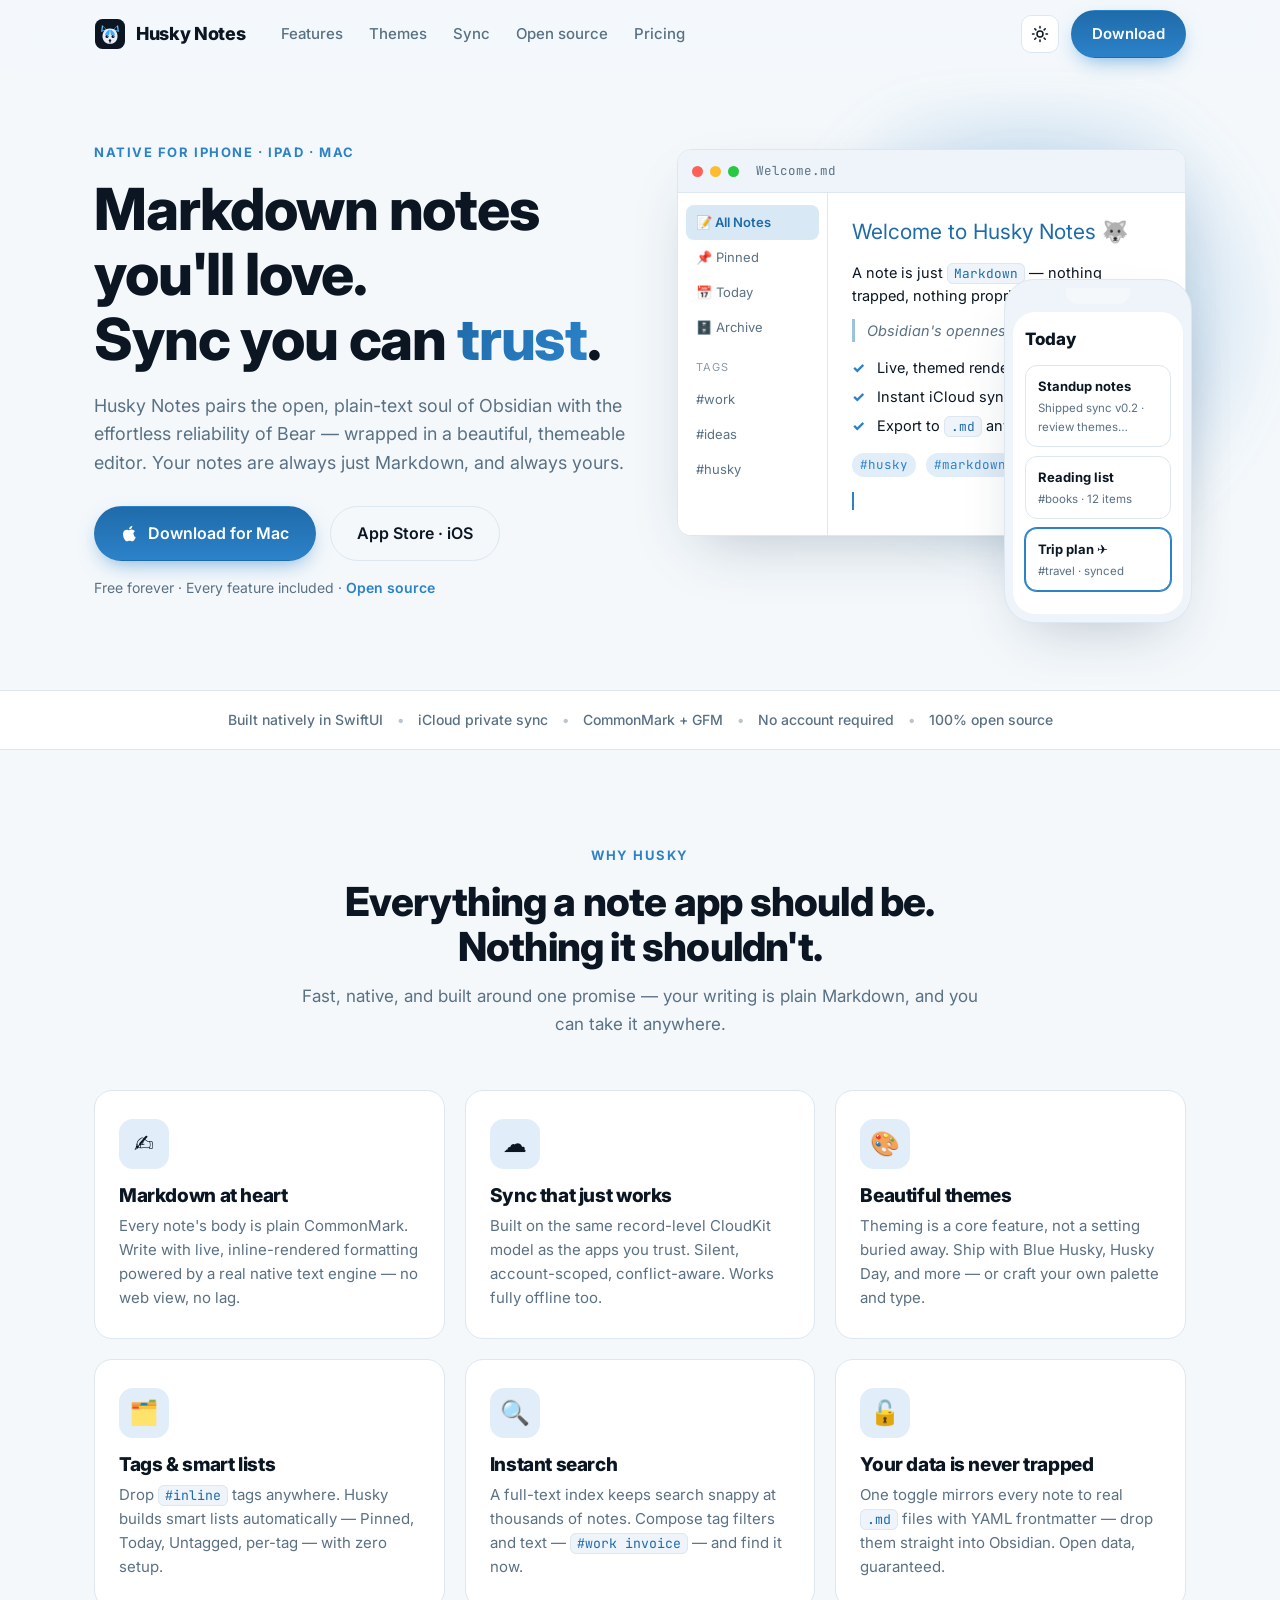
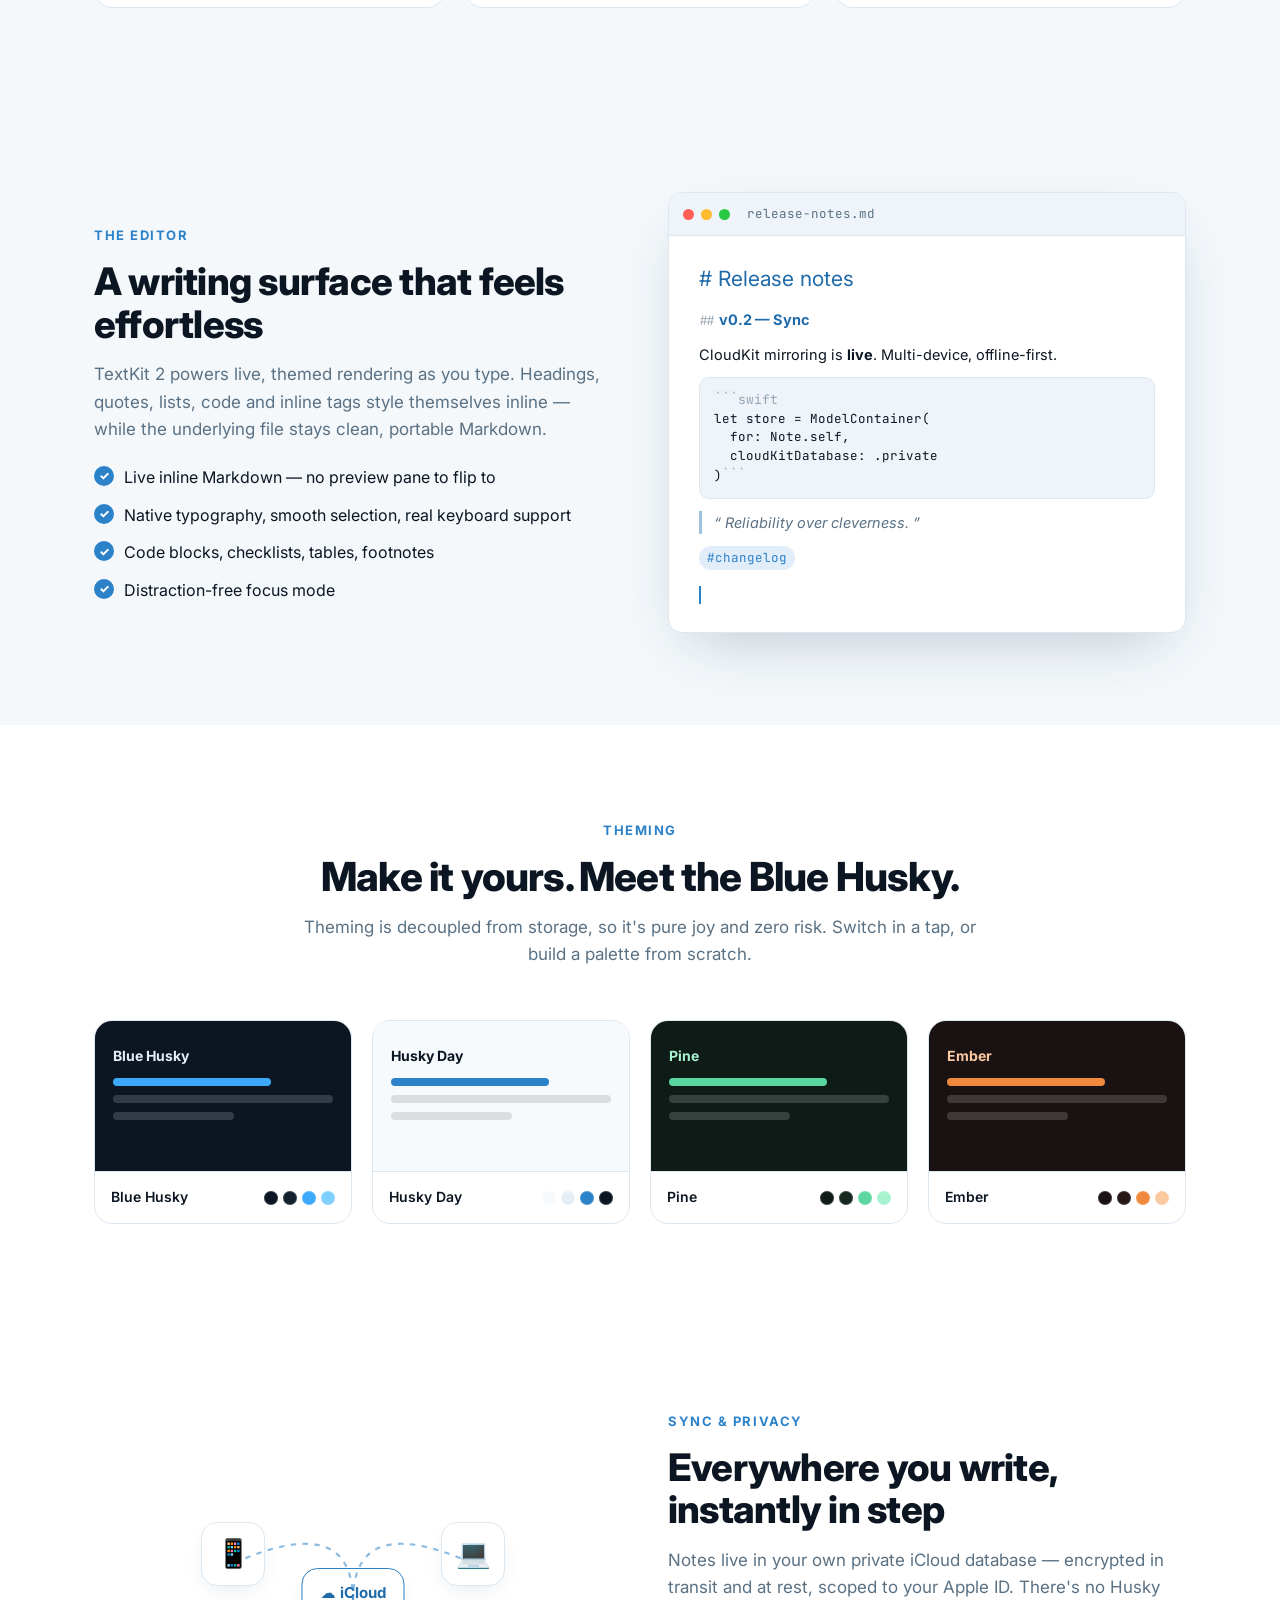
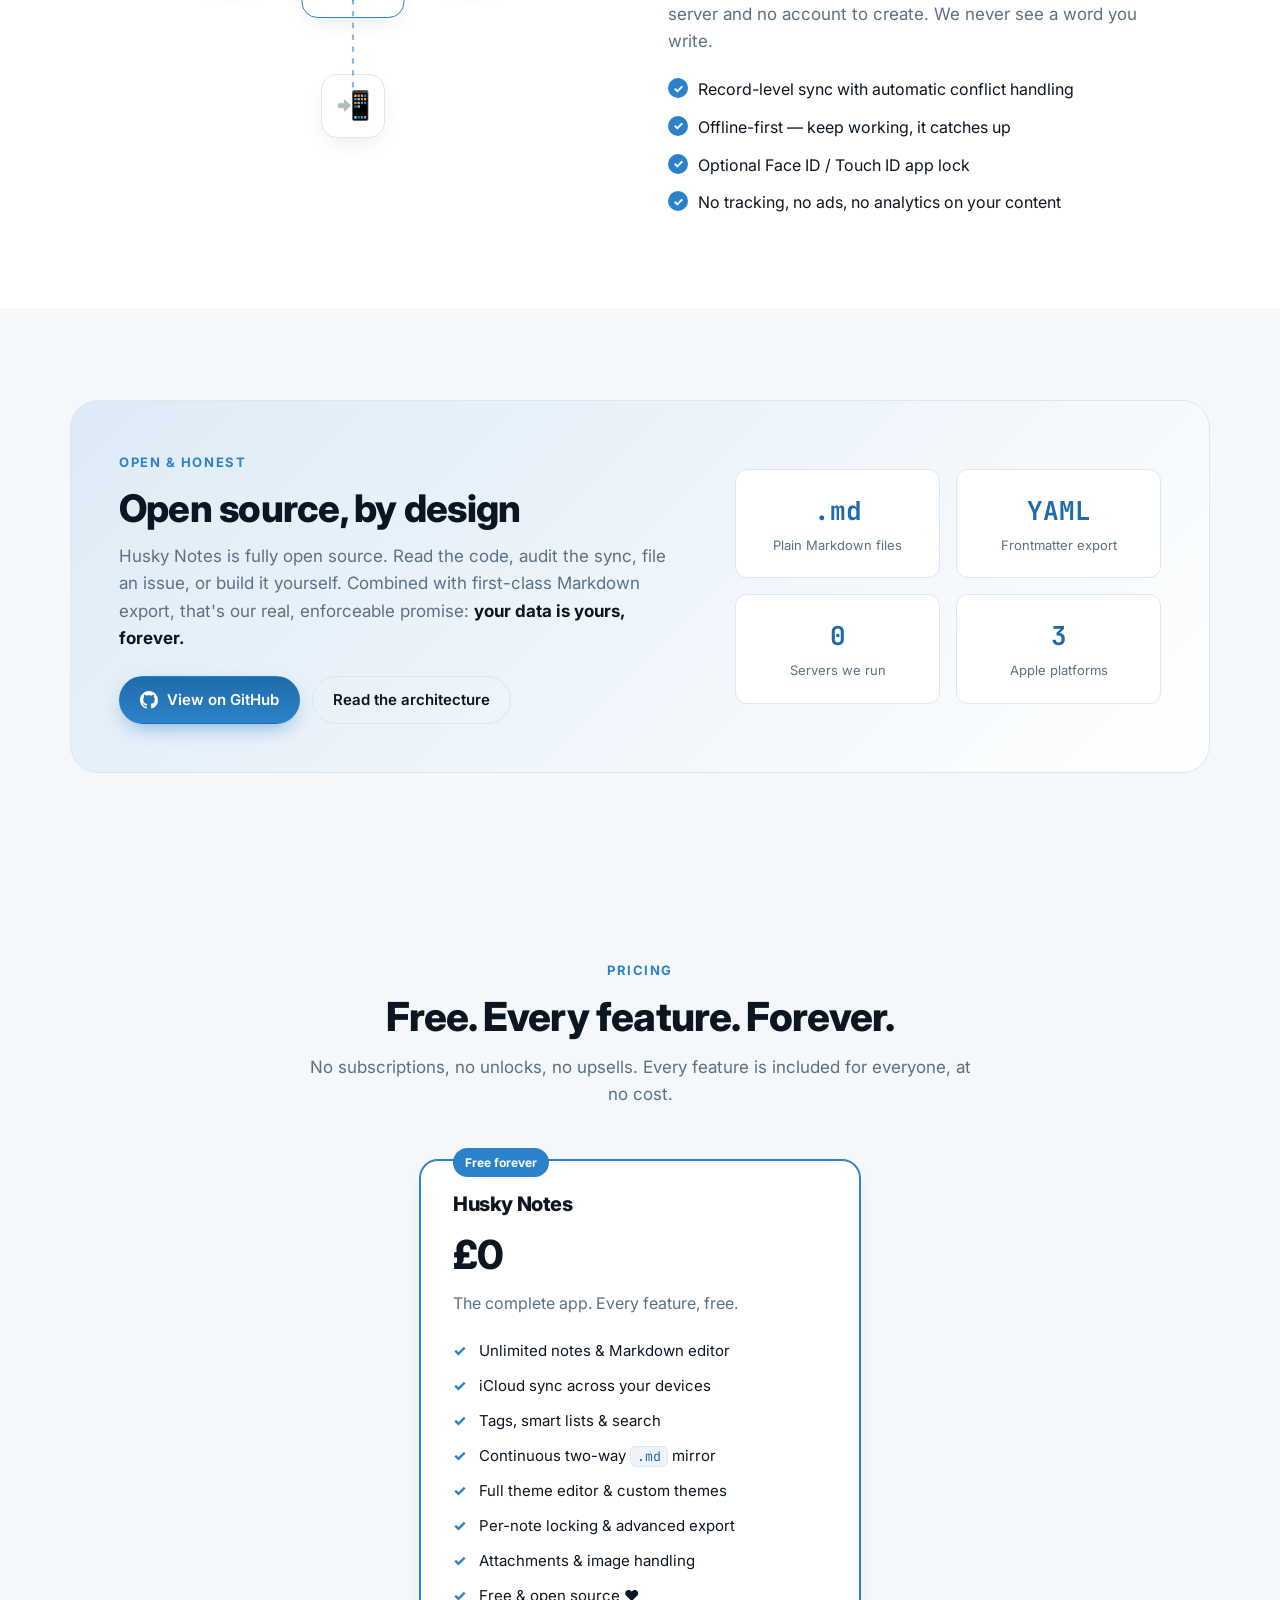
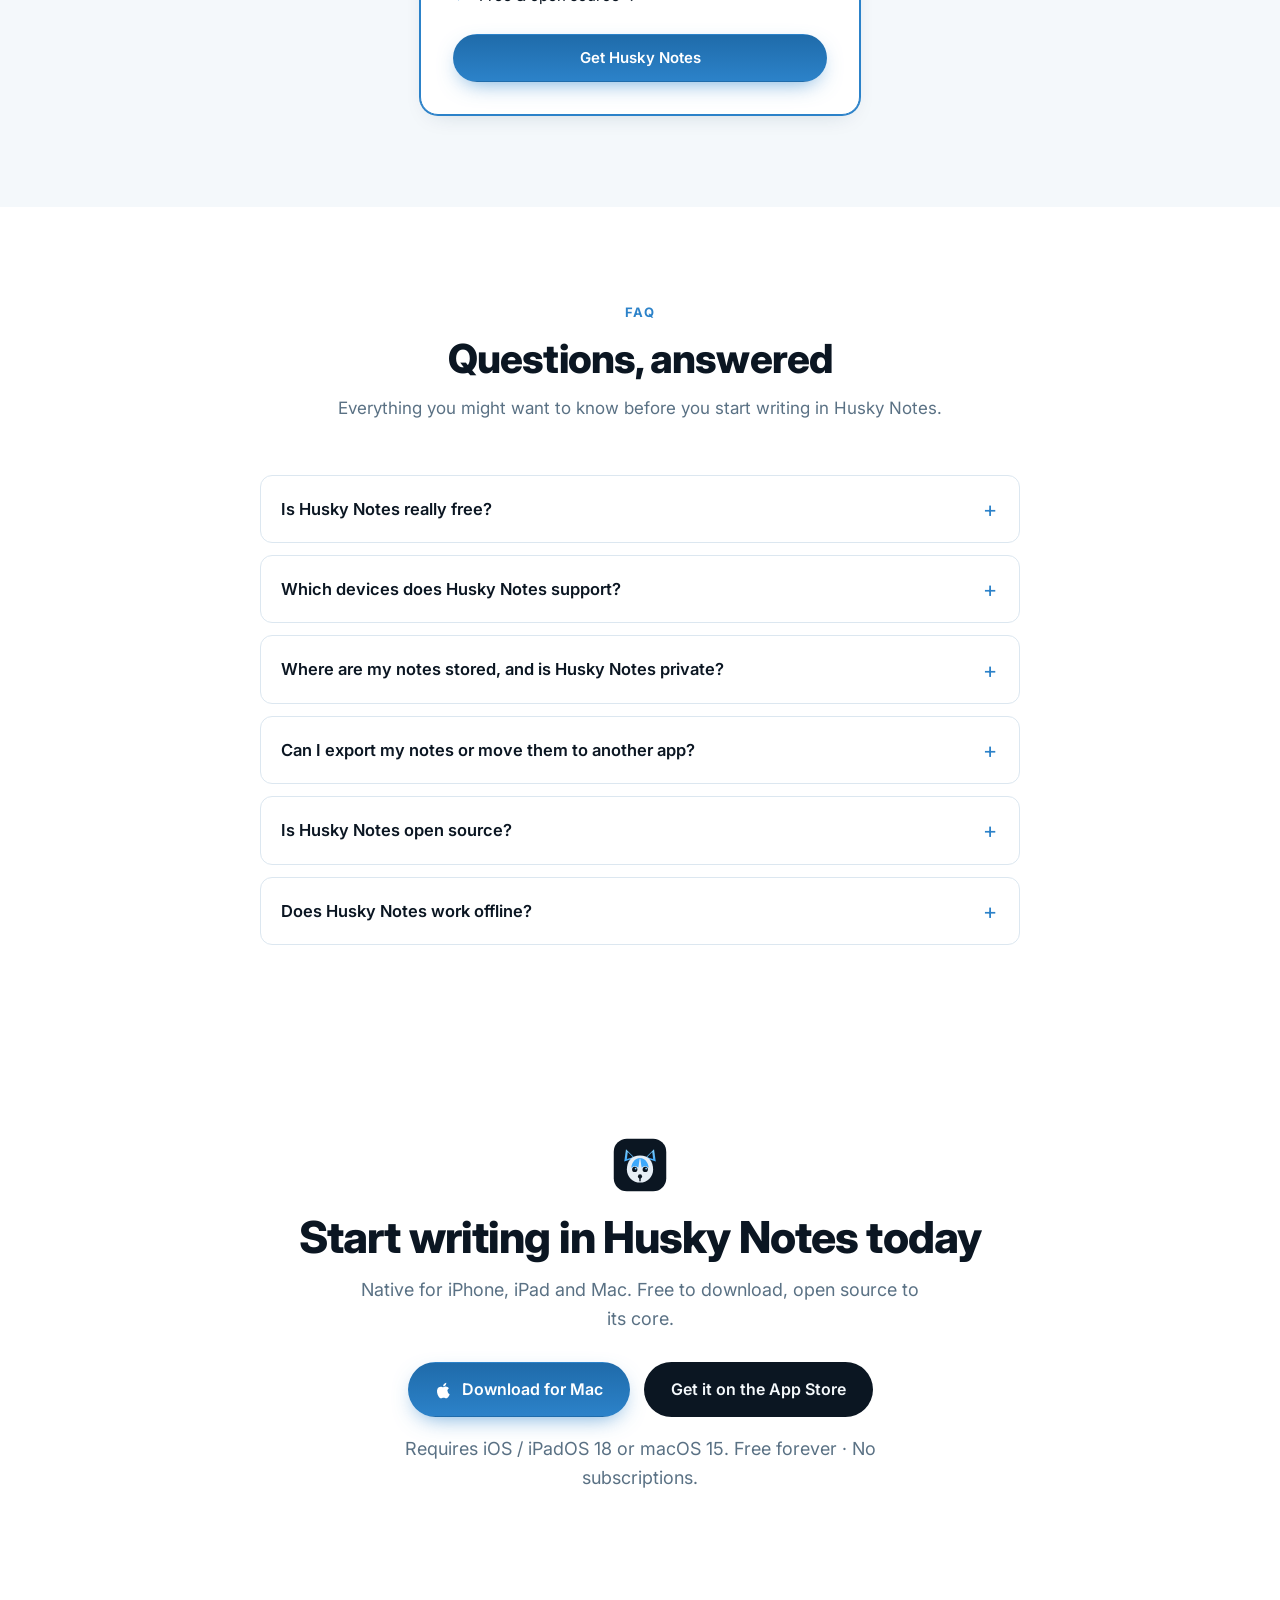
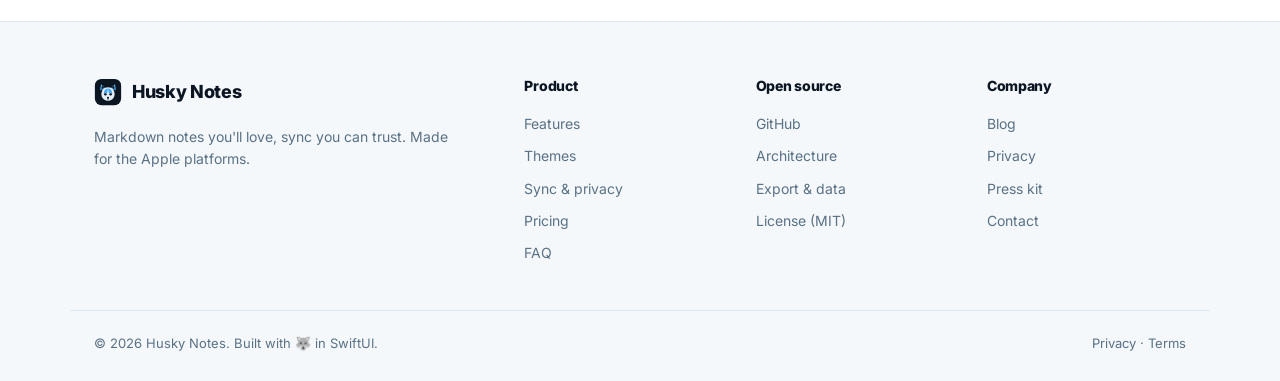
==== site/index.html @ 5176ff52 "Optimize marketing site for SEO, performance & mobile SEO / discoverability: - Rich <head>: canonica" ====
<!DOCTYPE html>
<html lang="en" data-theme="dark">
<head>
  <meta charset="UTF-8" />
  <meta name="viewport" content="width=device-width, initial-scale=1.0, viewport-fit=cover" />

  <!-- Primary meta -->
  <title>Husky Notes — Markdown Notes App for iPhone, iPad &amp; Mac</title>
  <meta name="description" content="Husky Notes is a free, open-source Markdown note-taking app for iPhone, iPad and Mac. Beautiful native editor, private iCloud sync, themeable design, and .md export — your data stays yours, forever." />
  <link rel="canonical" href="https://husky-notes.pages.dev/" />
  <meta name="robots" content="index, follow, max-image-preview:large, max-snippet:-1, max-video-preview:-1" />
  <meta name="author" content="Husky Notes" />
  <meta name="application-name" content="Husky Notes" />
  <meta name="keywords" content="Markdown notes app, note-taking app, iPhone notes, iPad notes, Mac notes, open source notes, iCloud sync, Obsidian alternative, Bear alternative, plain text notes, private notes app" />
  <meta name="color-scheme" content="dark light" />
  <meta name="theme-color" content="#0B1622" media="(prefers-color-scheme: dark)" />
  <meta name="theme-color" content="#F4F8FB" media="(prefers-color-scheme: light)" />

  <!-- Open Graph -->
  <meta property="og:type" content="website" />
  <meta property="og:site_name" content="Husky Notes" />
  <meta property="og:locale" content="en_GB" />
  <meta property="og:url" content="https://husky-notes.pages.dev/" />
  <meta property="og:title" content="Husky Notes — Markdown Notes App for iPhone, iPad &amp; Mac" />
  <meta property="og:description" content="A free, open-source note-taking app for Apple platforms. Obsidian's openness, Bear's craft, private iCloud sync, and a signature Blue Husky theme." />
  <meta property="og:image" content="https://husky-notes.pages.dev/assets/og-image.png" />
  <meta property="og:image:type" content="image/png" />
  <meta property="og:image:width" content="1200" />
  <meta property="og:image:height" content="630" />
  <meta property="og:image:alt" content="Husky Notes — Markdown notes you'll love, sync you can trust." />

  <!-- Twitter / X cards -->
  <meta name="twitter:card" content="summary_large_image" />
  <meta name="twitter:title" content="Husky Notes — Markdown Notes App for iPhone, iPad &amp; Mac" />
  <meta name="twitter:description" content="A free, open-source note-taking app for Apple platforms. Markdown at heart, private iCloud sync, beautiful themes." />
  <meta name="twitter:image" content="https://husky-notes.pages.dev/assets/og-image.png" />
  <meta name="twitter:image:alt" content="Husky Notes — Markdown notes you'll love, sync you can trust." />

  <!-- Icons & PWA -->
  <link rel="icon" type="image/svg+xml" href="assets/logo.svg" />
  <link rel="icon" type="image/png" sizes="32x32" href="assets/icon-32.png" />
  <link rel="apple-touch-icon" href="assets/apple-touch-icon.png" />
  <link rel="manifest" href="site.webmanifest" />
  <meta name="apple-mobile-web-app-capable" content="yes" />
  <meta name="apple-mobile-web-app-title" content="Husky Notes" />
  <meta name="apple-mobile-web-app-status-bar-style" content="black-translucent" />
  <meta name="format-detection" content="telephone=no" />

  <!-- Performance: prevent theme flash before CSS/JS, run inline & early -->
  <script>
    (function () {
      try {
        var t = localStorage.getItem('husky-theme');
        if (!t) t = (window.matchMedia && window.matchMedia('(prefers-color-scheme: light)').matches) ? 'light' : 'dark';
        document.documentElement.setAttribute('data-theme', t);
      } catch (e) {}
    })();
  </script>

  <!-- Performance: fonts loaded non-render-blocking -->
  <link rel="preconnect" href="https://fonts.googleapis.com" />
  <link rel="preconnect" href="https://fonts.gstatic.com" crossorigin />
  <link rel="preload" as="style" href="https://fonts.googleapis.com/css2?family=Inter:wght@400;500;600;700;800&family=JetBrains+Mono:wght@400;500&display=swap" onload="this.onload=null;this.rel='stylesheet'" />
  <noscript><link rel="stylesheet" href="https://fonts.googleapis.com/css2?family=Inter:wght@400;500;600;700;800&family=JetBrains+Mono:wght@400;500&display=swap" /></noscript>

  <link rel="stylesheet" href="styles.css" />

  <!-- Structured data -->
  <script type="application/ld+json">
  {
    "@context": "https://schema.org",
    "@graph": [
      {
        "@type": "Organization",
        "@id": "https://husky-notes.pages.dev/#organization",
        "name": "Husky Notes",
        "url": "https://husky-notes.pages.dev/",
        "logo": "https://husky-notes.pages.dev/assets/icon-512.png",
        "sameAs": ["https://github.com/ChrisNicholson30/HuskyNotes"]
      },
      {
        "@type": "WebSite",
        "@id": "https://husky-notes.pages.dev/#website",
        "url": "https://husky-notes.pages.dev/",
        "name": "Husky Notes",
        "description": "Free, open-source Markdown note-taking app for iPhone, iPad and Mac.",
        "publisher": { "@id": "https://husky-notes.pages.dev/#organization" },
        "inLanguage": "en-GB"
      },
      {
        "@type": "SoftwareApplication",
        "name": "Husky Notes",
        "operatingSystem": "iOS 18, iPadOS 18, macOS 15",
        "applicationCategory": "ProductivityApplication",
        "url": "https://husky-notes.pages.dev/",
        "image": "https://husky-notes.pages.dev/assets/og-image.png",
        "description": "A native, open-source note-taking app for iPhone, iPad and Mac. Markdown at heart, private iCloud sync, themeable rendering, and first-class .md export.",
        "isAccessibleForFree": true,
        "license": "https://opensource.org/licenses/MIT",
        "softwareVersion": "0.2",
        "publisher": { "@id": "https://husky-notes.pages.dev/#organization" },
        "offers": {
          "@type": "Offer",
          "price": "0",
          "priceCurrency": "GBP",
          "availability": "https://schema.org/InStock"
        },
        "featureList": [
          "Live native Markdown editor (CommonMark + GFM)",
          "Private iCloud sync across iPhone, iPad and Mac",
          "Beautiful, customisable themes",
          "Inline tags and automatic smart lists",
          "Instant full-text search",
          "Two-way .md file mirror with YAML frontmatter"
        ]
      },
      {
        "@type": "FAQPage",
        "@id": "https://husky-notes.pages.dev/#faq",
        "mainEntity": [
          {
            "@type": "Question",
            "name": "Is Husky Notes really free?",
            "acceptedAnswer": { "@type": "Answer", "text": "Yes. Husky Notes is free forever with every feature included — no subscriptions, no unlocks, no upsells." }
          },
          {
            "@type": "Question",
            "name": "Which devices does Husky Notes support?",
            "acceptedAnswer": { "@type": "Answer", "text": "Husky Notes is native for iPhone, iPad and Mac. It requires iOS or iPadOS 18, or macOS 15 or later." }
          },
          {
            "@type": "Question",
            "name": "Where are my notes stored and is Husky Notes private?",
            "acceptedAnswer": { "@type": "Answer", "text": "Your notes live in your own private iCloud database, scoped to your Apple ID and encrypted in transit and at rest. There is no Husky server and no account to create — we never see a word you write." }
          },
          {
            "@type": "Question",
            "name": "Can I export my notes or move them to another app?",
            "acceptedAnswer": { "@type": "Answer", "text": "Yes. Every note is plain Markdown. One toggle continuously mirrors your notes to real .md files with YAML frontmatter, so you can drop them straight into Obsidian or any editor. Your data is never trapped." }
          },
          {
            "@type": "Question",
            "name": "Is Husky Notes open source?",
            "acceptedAnswer": { "@type": "Answer", "text": "Yes. Husky Notes is fully open source under the MIT license. You can read the code, audit the sync, file issues, or build it yourself on GitHub." }
          },
          {
            "@type": "Question",
            "name": "Does Husky Notes work offline?",
            "acceptedAnswer": { "@type": "Answer", "text": "Yes. Husky Notes is offline-first — keep writing with no connection and it syncs automatically through iCloud when you're back online." }
          }
        ]
      }
    ]
  }
  </script>
</head>
<body>
  <a class="skip-link" href="#main">Skip to content</a>

  <!-- ===================== NAV ===================== -->
  <header class="nav" id="nav">
    <div class="nav__inner container">
      <a class="brand" href="#top" aria-label="Husky Notes home">
        <span class="brand__mark" aria-hidden="true">
          <!-- husky head glyph -->
          <svg viewBox="0 0 64 64" width="32" height="32" role="img">
            <use href="assets/logo.svg#husky"></use>
          </svg>
        </span>
        <span class="brand__name">Husky&nbsp;Notes</span>
      </a>

      <nav class="nav__links" aria-label="Primary">
        <a href="#features">Features</a>
        <a href="#themes">Themes</a>
        <a href="#sync">Sync</a>
        <a href="#open">Open source</a>
        <a href="#pricing">Pricing</a>
      </nav>

      <div class="nav__actions">
        <button class="theme-toggle" id="themeToggle" type="button" aria-label="Toggle light and dark mode" title="Toggle theme">
          <svg class="icon icon--moon" viewBox="0 0 24 24" width="18" height="18" aria-hidden="true"><path d="M21 12.8A9 9 0 1 1 11.2 3a7 7 0 0 0 9.8 9.8Z"/></svg>
          <svg class="icon icon--sun" viewBox="0 0 24 24" width="18" height="18" aria-hidden="true"><circle cx="12" cy="12" r="4"/><path d="M12 2v2M12 20v2M2 12h2M20 12h2M5 5l1.5 1.5M17.5 17.5 19 19M19 5l-1.5 1.5M6.5 17.5 5 19"/></svg>
        </button>
        <a class="btn btn--primary nav__cta" href="#download">Download</a>
        <button class="nav__burger" id="navBurger" type="button" aria-label="Open menu" aria-expanded="false"><span></span><span></span><span></span></button>
      </div>
    </div>
  </header>

  <main id="main">
    <span id="top"></span>

    <!-- ===================== HERO ===================== -->
    <section class="hero">
      <div class="container hero__inner">
        <div class="hero__copy">
          <span class="eyebrow">Native for iPhone · iPad · Mac</span>
          <h1 class="hero__title">Markdown notes you'll&nbsp;love.<br />Sync you can&nbsp;<span class="grad">trust</span>.</h1>
          <p class="hero__sub">
            Husky Notes pairs the open, plain-text soul of Obsidian with the effortless
            reliability of Bear — wrapped in a beautiful, themeable editor. Your notes are
            always just Markdown, and always yours.
          </p>
          <div class="hero__cta">
            <a class="btn btn--primary btn--lg" href="#download">
              <svg viewBox="0 0 24 24" width="18" height="18" aria-hidden="true" fill="currentColor"><path d="M16.4 13.5c0-2.6 2.1-3.9 2.2-4-1.2-1.8-3.1-2-3.7-2-1.6-.2-3.1.9-3.9.9s-2-.9-3.3-.9C6 7.5 4.4 8.5 3.5 10c-1.8 3.2-.5 7.9 1.3 10.5.9 1.3 1.9 2.7 3.3 2.6 1.3-.1 1.8-.8 3.4-.8s2 .8 3.4.8 2.3-1.3 3.2-2.6c1-1.5 1.4-2.9 1.4-3-.1 0-2.8-1.1-2.8-4.5ZM14 5.6c.7-.9 1.2-2.1 1-3.3-1 .1-2.3.7-3 1.6-.7.8-1.3 2-1.1 3.2 1.1.1 2.3-.6 3.1-1.5Z"/></svg>
              Download for Mac
            </a>
            <a class="btn btn--ghost btn--lg" href="#download">App&nbsp;Store · iOS</a>
          </div>
          <p class="hero__note">Free forever · Every feature included · <a href="#open">Open source</a></p>
        </div>

        <div class="hero__art" aria-hidden="true">
          <!-- App window mockup -->
          <div class="device device--mac float">
            <div class="device__bar">
              <span class="dot dot--r"></span><span class="dot dot--y"></span><span class="dot dot--g"></span>
              <span class="device__title">Welcome.md</span>
            </div>
            <div class="device__body">
              <aside class="app-sidebar">
                <div class="app-sidebar__item app-sidebar__item--active">📝 All Notes</div>
                <div class="app-sidebar__item">📌 Pinned</div>
                <div class="app-sidebar__item">📅 Today</div>
                <div class="app-sidebar__item">🗄️ Archive</div>
                <div class="app-sidebar__sep">Tags</div>
                <div class="app-sidebar__item">#work</div>
                <div class="app-sidebar__item">#ideas</div>
                <div class="app-sidebar__item">#husky</div>
              </aside>
              <div class="app-editor">
                <p class="md-h1">Welcome to Husky Notes 🐺</p>
                <p class="md-p">A note is just <span class="md-code">Markdown</span> — nothing trapped, nothing proprietary.</p>
                <p class="md-p md-quote">Obsidian's openness · Bear's reliability.</p>
                <ul class="md-list">
                  <li><span class="md-check">✓</span> Live, themed rendering</li>
                  <li><span class="md-check">✓</span> Instant iCloud sync</li>
                  <li><span class="md-check">✓</span> Export to <span class="md-code">.md</span> any time</li>
                </ul>
                <p class="md-p"><span class="md-tag">#husky</span> <span class="md-tag">#markdown</span></p>
                <span class="caret"></span>
              </div>
            </div>
          </div>
          <div class="device device--phone float-slow">
            <div class="device__notch"></div>
            <div class="phone-body">
              <div class="phone-h">Today</div>
              <div class="phone-card"><strong>Standup notes</strong><span>Shipped sync v0.2 · review themes…</span></div>
              <div class="phone-card"><strong>Reading list</strong><span>#books · 12 items</span></div>
              <div class="phone-card phone-card--accent"><strong>Trip plan ✈️</strong><span>#travel · synced</span></div>
            </div>
          </div>
          <div class="glow"></div>
        </div>
      </div>
    </section>

    <!-- ===================== TRUST STRIP ===================== -->
    <section class="strip">
      <div class="container strip__inner">
        <span>Built natively in SwiftUI</span>
        <span class="dot-sep">•</span>
        <span>iCloud private sync</span>
        <span class="dot-sep">•</span>
        <span>CommonMark + GFM</span>
        <span class="dot-sep">•</span>
        <span>No account required</span>
        <span class="dot-sep">•</span>
        <span>100% open source</span>
      </div>
    </section>

    <!-- ===================== FEATURES ===================== -->
    <section class="section" id="features">
      <div class="container">
        <div class="section__head">
          <span class="eyebrow">Why Husky</span>
          <h2>Everything a note app should be. Nothing it shouldn't.</h2>
          <p>Fast, native, and built around one promise — your writing is plain Markdown, and you can take it anywhere.</p>
        </div>

        <div class="cards">
          <article class="card">
            <div class="card__icon">✍️</div>
            <h3>Markdown at heart</h3>
            <p>Every note's body is plain CommonMark. Write with live, inline-rendered formatting powered by a real native text engine — no web view, no lag.</p>
          </article>
          <article class="card">
            <div class="card__icon">☁️</div>
            <h3>Sync that just works</h3>
            <p>Built on the same record-level CloudKit model as the apps you trust. Silent, account-scoped, conflict-aware. Works fully offline too.</p>
          </article>
          <article class="card">
            <div class="card__icon">🎨</div>
            <h3>Beautiful themes</h3>
            <p>Theming is a core feature, not a setting buried away. Ship with Blue Husky, Husky Day, and more — or craft your own palette and type.</p>
          </article>
          <article class="card">
            <div class="card__icon">🗂️</div>
            <h3>Tags &amp; smart lists</h3>
            <p>Drop <span class="md-code">#inline</span> tags anywhere. Husky builds smart lists automatically — Pinned, Today, Untagged, per-tag — with zero setup.</p>
          </article>
          <article class="card">
            <div class="card__icon">🔍</div>
            <h3>Instant search</h3>
            <p>A full-text index keeps search snappy at thousands of notes. Compose tag filters and text — <span class="md-code">#work invoice</span> — and find it now.</p>
          </article>
          <article class="card">
            <div class="card__icon">🔓</div>
            <h3>Your data is never trapped</h3>
            <p>One toggle mirrors every note to real <span class="md-code">.md</span> files with YAML frontmatter — drop them straight into Obsidian. Open data, guaranteed.</p>
          </article>
        </div>
      </div>
    </section>

    <!-- ===================== FEATURE SPLIT: EDITOR ===================== -->
    <section class="split" id="editor">
      <div class="container split__inner">
        <div class="split__copy">
          <span class="eyebrow">The editor</span>
          <h2>A writing surface that feels effortless</h2>
          <p>TextKit 2 powers live, themed rendering as you type. Headings, quotes, lists, code and inline tags style themselves inline — while the underlying file stays clean, portable Markdown.</p>
          <ul class="ticks">
            <li>Live inline Markdown — no preview pane to flip to</li>
            <li>Native typography, smooth selection, real keyboard support</li>
            <li>Code blocks, checklists, tables, footnotes</li>
            <li>Distraction-free focus mode</li>
          </ul>
        </div>
        <div class="split__art" aria-hidden="true">
          <div class="device device--mac">
            <div class="device__bar"><span class="dot dot--r"></span><span class="dot dot--y"></span><span class="dot dot--g"></span><span class="device__title">release-notes.md</span></div>
            <div class="device__body device__body--full">
              <div class="app-editor app-editor--wide">
                <p class="md-h1"># Release notes</p>
                <p class="md-p"><span class="md-syntax">##</span> <span class="md-h2">v0.2 — Sync</span></p>
                <p class="md-p">CloudKit mirroring is <span class="md-bold">live</span>. Multi-device, offline-first.</p>
                <pre class="md-pre"><span class="md-syntax">```swift</span>
let store = ModelContainer(
  for: Note.self,
  cloudKitDatabase: .private
)<span class="md-syntax">```</span></pre>
                <p class="md-p md-quote">“ Reliability over cleverness. ”</p>
                <p class="md-p"><span class="md-tag">#changelog</span></p>
                <span class="caret"></span>
              </div>
            </div>
          </div>
        </div>
      </div>
    </section>

    <!-- ===================== THEMES ===================== -->
    <section class="section section--alt" id="themes">
      <div class="container">
        <div class="section__head">
          <span class="eyebrow">Theming</span>
          <h2>Make it yours. Meet the Blue Husky.</h2>
          <p>Theming is decoupled from storage, so it's pure joy and zero risk. Switch in a tap, or build a palette from scratch.</p>
        </div>

        <div class="themes">
          <article class="theme-card theme-card--husky">
            <div class="theme-card__preview">
              <span class="tp-row"><b>Blue Husky</b></span>
              <span class="tp-line tp-line--accent"></span>
              <span class="tp-line"></span>
              <span class="tp-line tp-line--short"></span>
            </div>
            <div class="theme-card__meta">
              <span class="theme-card__name">Blue Husky</span>
              <span class="swatches"><i style="background:#0B1622"></i><i style="background:#13202E"></i><i style="background:#3DA9FC"></i><i style="background:#7FD0FF"></i></span>
            </div>
          </article>

          <article class="theme-card theme-card--day">
            <div class="theme-card__preview">
              <span class="tp-row"><b>Husky Day</b></span>
              <span class="tp-line tp-line--accent"></span>
              <span class="tp-line"></span>
              <span class="tp-line tp-line--short"></span>
            </div>
            <div class="theme-card__meta">
              <span class="theme-card__name">Husky Day</span>
              <span class="swatches"><i style="background:#F7FAFC"></i><i style="background:#E6EEF5"></i><i style="background:#2C82C9"></i><i style="background:#0B1622"></i></span>
            </div>
          </article>

          <article class="theme-card theme-card--forest">
            <div class="theme-card__preview">
              <span class="tp-row"><b>Pine</b></span>
              <span class="tp-line tp-line--accent"></span>
              <span class="tp-line"></span>
              <span class="tp-line tp-line--short"></span>
            </div>
            <div class="theme-card__meta">
              <span class="theme-card__name">Pine</span>
              <span class="swatches"><i style="background:#0F1B17"></i><i style="background:#16271F"></i><i style="background:#5BD6A0"></i><i style="background:#A7F3D0"></i></span>
            </div>
          </article>

          <article class="theme-card theme-card--ember">
            <div class="theme-card__preview">
              <span class="tp-row"><b>Ember</b></span>
              <span class="tp-line tp-line--accent"></span>
              <span class="tp-line"></span>
              <span class="tp-line tp-line--short"></span>
            </div>
            <div class="theme-card__meta">
              <span class="theme-card__name">Ember</span>
              <span class="swatches"><i style="background:#1A1212"></i><i style="background:#271717"></i><i style="background:#F0883E"></i><i style="background:#FBC9A0"></i></span>
            </div>
          </article>
        </div>
      </div>
    </section>

    <!-- ===================== SYNC SPLIT ===================== -->
    <section class="split split--reverse" id="sync">
      <div class="container split__inner">
        <div class="split__copy">
          <span class="eyebrow">Sync &amp; privacy</span>
          <h2>Everywhere you write, instantly in step</h2>
          <p>Notes live in your own private iCloud database — encrypted in transit and at rest, scoped to your Apple ID. There's no Husky server and no account to create. We never see a word you write.</p>
          <ul class="ticks">
            <li>Record-level sync with automatic conflict handling</li>
            <li>Offline-first — keep working, it catches up</li>
            <li>Optional Face ID / Touch ID app lock</li>
            <li>No tracking, no ads, no analytics on your content</li>
          </ul>
        </div>
        <div class="split__art">
          <div class="sync-graphic">
            <div class="sync-node sync-node--phone">📱</div>
            <div class="sync-node sync-node--pad">📲</div>
            <div class="sync-node sync-node--mac">💻</div>
            <div class="sync-cloud">☁️ iCloud</div>
            <svg class="sync-lines" viewBox="0 0 320 260" aria-hidden="true">
              <path d="M60 80 Q160 40 160 120" />
              <path d="M260 80 Q160 40 160 120" />
              <path d="M160 200 Q160 160 160 120" />
            </svg>
          </div>
        </div>
      </div>
    </section>

    <!-- ===================== OPEN SOURCE ===================== -->
    <section class="open" id="open">
      <div class="container open__inner">
        <div class="open__copy">
          <span class="eyebrow">Open &amp; honest</span>
          <h2>Open source, by design</h2>
          <p>
            Husky Notes is fully open source. Read the code, audit the sync, file an issue,
            or build it yourself. Combined with first-class Markdown export, that's our
            real, enforceable promise: <strong>your data is yours, forever.</strong>
          </p>
          <div class="open__cta">
            <a class="btn btn--primary" href="https://github.com/ChrisNicholson30/HuskyNotes" target="_blank" rel="noopener">
              <svg viewBox="0 0 16 16" width="18" height="18" fill="currentColor" aria-hidden="true"><path d="M8 0C3.58 0 0 3.58 0 8c0 3.54 2.29 6.53 5.47 7.59.4.07.55-.17.55-.38 0-.19-.01-.82-.01-1.49-2.01.37-2.53-.49-2.69-.94-.09-.23-.48-.94-.82-1.13-.28-.15-.68-.52-.01-.53.63-.01 1.08.58 1.23.82.72 1.21 1.87.87 2.33.66.07-.52.28-.87.51-1.07-1.78-.2-3.64-.89-3.64-3.95 0-.87.31-1.59.82-2.15-.08-.2-.36-1.02.08-2.12 0 0 .67-.21 2.2.82.64-.18 1.32-.27 2-.27.68 0 1.36.09 2 .27 1.53-1.04 2.2-.82 2.2-.82.44 1.1.16 1.92.08 2.12.51.56.82 1.27.82 2.15 0 3.07-1.87 3.75-3.65 3.95.29.25.54.73.54 1.48 0 1.07-.01 1.93-.01 2.2 0 .21.15.46.55.38A8.01 8.01 0 0 0 16 8c0-4.42-3.58-8-8-8Z"/></svg>
              View on GitHub
            </a>
            <a class="btn btn--ghost" href="#download">Read the architecture</a>
          </div>
        </div>
        <div class="open__stats">
          <div class="stat"><b>.md</b><span>Plain Markdown files</span></div>
          <div class="stat"><b>YAML</b><span>Frontmatter export</span></div>
          <div class="stat"><b>0</b><span>Servers we run</span></div>
          <div class="stat"><b>3</b><span>Apple platforms</span></div>
        </div>
      </div>
    </section>

    <!-- ===================== PRICING ===================== -->
    <section class="section" id="pricing">
      <div class="container">
        <div class="section__head">
          <span class="eyebrow">Pricing</span>
          <h2>Free. Every feature. Forever.</h2>
          <p>No subscriptions, no unlocks, no upsells. Every feature is included for everyone, at no cost.</p>
        </div>

        <div class="pricing pricing--single">
          <article class="plan plan--featured">
            <span class="plan__badge">Free forever</span>
            <h3 class="plan__name">Husky Notes</h3>
            <p class="plan__price"><span>£0</span></p>
            <p class="plan__tag">The complete app. Every feature, free.</p>
            <ul class="plan__list">
              <li>Unlimited notes &amp; Markdown editor</li>
              <li>iCloud sync across your devices</li>
              <li>Tags, smart lists &amp; search</li>
              <li>Continuous two-way <span class="md-code">.md</span> mirror</li>
              <li>Full theme editor &amp; custom themes</li>
              <li>Per-note locking &amp; advanced export</li>
              <li>Attachments &amp; image handling</li>
              <li>Free &amp; open source ❤️</li>
            </ul>
            <a class="btn btn--primary btn--block" href="#download">Get Husky Notes</a>
          </article>
        </div>
      </div>
    </section>

    <!-- ===================== FAQ ===================== -->
    <section class="section section--alt" id="faq">
      <div class="container">
        <div class="section__head">
          <span class="eyebrow">FAQ</span>
          <h2>Questions, answered</h2>
          <p>Everything you might want to know before you start writing in Husky Notes.</p>
        </div>

        <div class="faq">
          <details class="faq__item">
            <summary>Is Husky Notes really free?</summary>
            <p>Yes. Husky Notes is free forever with every feature included — no subscriptions, no unlocks, no upsells. The complete app is free for everyone.</p>
          </details>
          <details class="faq__item">
            <summary>Which devices does Husky Notes support?</summary>
            <p>Husky Notes is native for iPhone, iPad and Mac. It requires iOS or iPadOS&nbsp;18, or macOS&nbsp;15 or later.</p>
          </details>
          <details class="faq__item">
            <summary>Where are my notes stored, and is Husky Notes private?</summary>
            <p>Your notes live in your own private iCloud database, scoped to your Apple ID and encrypted in transit and at rest. There's no Husky server and no account to create — we never see a word you write.</p>
          </details>
          <details class="faq__item">
            <summary>Can I export my notes or move them to another app?</summary>
            <p>Yes. Every note is plain Markdown. One toggle continuously mirrors your notes to real <span class="md-code">.md</span> files with YAML frontmatter, so you can drop them straight into Obsidian or any editor. Your data is never trapped.</p>
          </details>
          <details class="faq__item">
            <summary>Is Husky Notes open source?</summary>
            <p>Yes. Husky Notes is fully open source under the MIT license. You can read the code, audit the sync, file issues, or build it yourself on <a href="https://github.com/ChrisNicholson30/HuskyNotes" target="_blank" rel="noopener">GitHub</a>.</p>
          </details>
          <details class="faq__item">
            <summary>Does Husky Notes work offline?</summary>
            <p>Yes. Husky Notes is offline-first — keep writing with no connection and it syncs automatically through iCloud when you're back online.</p>
          </details>
        </div>
      </div>
    </section>

    <!-- ===================== DOWNLOAD CTA ===================== -->
    <section class="cta" id="download">
      <div class="container cta__inner">
        <span class="brand__mark brand__mark--lg" aria-hidden="true">
          <svg viewBox="0 0 64 64" width="56" height="56"><use href="assets/logo.svg#husky"></use></svg>
        </span>
        <h2>Start writing in Husky Notes today</h2>
        <p>Native for iPhone, iPad and Mac. Free to download, open source to its core.</p>
        <div class="cta__buttons">
          <a class="btn btn--primary btn--lg" href="#">
            <svg viewBox="0 0 24 24" width="18" height="18" fill="currentColor" aria-hidden="true"><path d="M16.4 13.5c0-2.6 2.1-3.9 2.2-4-1.2-1.8-3.1-2-3.7-2-1.6-.2-3.1.9-3.9.9s-2-.9-3.3-.9C6 7.5 4.4 8.5 3.5 10c-1.8 3.2-.5 7.9 1.3 10.5.9 1.3 1.9 2.7 3.3 2.6 1.3-.1 1.8-.8 3.4-.8s2 .8 3.4.8 2.3-1.3 3.2-2.6c1-1.5 1.4-2.9 1.4-3-.1 0-2.8-1.1-2.8-4.5ZM14 5.6c.7-.9 1.2-2.1 1-3.3-1 .1-2.3.7-3 1.6-.7.8-1.3 2-1.1 3.2 1.1.1 2.3-.6 3.1-1.5Z"/></svg>
            Download for Mac
          </a>
          <a class="btn btn--light btn--lg" href="#">Get it on the App Store</a>
        </div>
        <p class="cta__note">Requires iOS / iPadOS 18 or macOS 15. Free forever · No subscriptions.</p>
      </div>
    </section>
  </main>

  <!-- ===================== FOOTER ===================== -->
  <footer class="footer">
    <div class="container footer__inner">
      <div class="footer__brand">
        <a class="brand" href="#top">
          <span class="brand__mark" aria-hidden="true"><svg viewBox="0 0 64 64" width="28" height="28"><use href="assets/logo.svg#husky"></use></svg></span>
          <span class="brand__name">Husky Notes</span>
        </a>
        <p>Markdown notes you'll love, sync you can trust. Made for the Apple platforms.</p>
      </div>
      <nav class="footer__col" aria-label="Product">
        <h4>Product</h4>
        <a href="#features">Features</a>
        <a href="#themes">Themes</a>
        <a href="#sync">Sync &amp; privacy</a>
        <a href="#pricing">Pricing</a>
        <a href="#faq">FAQ</a>
      </nav>
      <nav class="footer__col" aria-label="Open source">
        <h4>Open source</h4>
        <a href="https://github.com/ChrisNicholson30/HuskyNotes" target="_blank" rel="noopener">GitHub</a>
        <a href="#open">Architecture</a>
        <a href="#open">Export &amp; data</a>
        <a href="#open">License (MIT)</a>
      </nav>
      <nav class="footer__col" aria-label="Company">
        <h4>Company</h4>
        <a href="#">Blog</a>
        <a href="#">Privacy</a>
        <a href="#">Press kit</a>
        <a href="mailto:hello@huskynotes.app">Contact</a>
      </nav>
    </div>
    <div class="container footer__bottom">
      <span>© <span id="year">2026</span> Husky Notes. Built with 🐺 in SwiftUI.</span>
      <span class="footer__legal"><a href="#">Privacy</a> · <a href="#">Terms</a></span>
    </div>
  </footer>

  <script src="script.js" defer></script>
</body>
</html>
---- site/styles.css ----
/* ============================================================
   Husky Notes — marketing site
   Blue Husky palette · dark + light (Husky Day) themes
   ============================================================ */

:root {
  /* Blue Husky (dark) — default */
  --bg:         #0B1622;
  --bg-2:       #0E1B27;
  --surface:    #13202E;
  --surface-2:  #182B3C;
  --border:     #21384C;
  --text:       #E6EEF5;
  --text-2:     #8FA6B8;
  --accent:     #3DA9FC;
  --accent-2:   #7FD0FF;
  --accent-ink: #04243b;
  --quote:      #2C6E9B;
  --code-bg:    #0E1B27;
  --shadow:     0 24px 60px -20px rgba(0,0,0,.65);
  --shadow-sm:  0 8px 24px -10px rgba(0,0,0,.5);
  --radius:     18px;
  --radius-sm:  12px;
  --maxw:       1140px;
  --font:       'Inter', system-ui, -apple-system, 'Segoe UI', Roboto, sans-serif;
  --mono:       'JetBrains Mono', ui-monospace, 'SF Mono', Menlo, monospace;
}

html[data-theme="light"] {
  /* Husky Day (light) */
  --bg:         #F4F8FB;
  --bg-2:       #FFFFFF;
  --surface:    #FFFFFF;
  --surface-2:  #EEF4F9;
  --border:     #DCE7F0;
  --text:       #0B1622;
  --text-2:     #5A7184;
  --accent:     #2C82C9;
  --accent-2:   #1F6BAA;
  --accent-ink: #FFFFFF;
  --quote:      #9CC3DE;
  --code-bg:    #EEF4F9;
  --shadow:     0 24px 60px -24px rgba(20,50,80,.28);
  --shadow-sm:  0 8px 24px -12px rgba(20,50,80,.22);
}

/* ---------- base ---------- */
*,*::before,*::after { box-sizing: border-box; }
* { margin: 0; }
html { scroll-behavior: smooth; scroll-padding-top: 86px; -webkit-text-size-adjust: 100%; }
body {
  font-family: var(--font);
  background: var(--bg);
  color: var(--text);
  line-height: 1.6;
  -webkit-font-smoothing: antialiased;
  overflow-x: hidden;
  transition: background .35s ease, color .35s ease;
}
a { color: inherit; text-decoration: none; }
img, svg { display: block; max-width: 100%; }
h1,h2,h3,h4 { line-height: 1.12; letter-spacing: -.02em; font-weight: 800; }
.container { width: 100%; max-width: var(--maxw); margin: 0 auto; padding: 0 24px; }

.skip-link {
  position: absolute; left: -999px; top: 0; z-index: 200;
  background: var(--accent); color: var(--accent-ink); padding: 10px 16px; border-radius: 0 0 8px 0;
}
.skip-link:focus { left: 0; }

/* ---------- buttons ---------- */
.btn {
  display: inline-flex; align-items: center; gap: 9px;
  font-weight: 600; font-size: 15px;
  padding: 11px 20px; border-radius: 999px;
  border: 1px solid transparent; cursor: pointer;
  transition: transform .15s ease, background .2s ease, border-color .2s ease, box-shadow .2s ease;
  white-space: nowrap;
}
.btn:active { transform: translateY(1px) scale(.99); }
.btn--primary {
  background: linear-gradient(180deg, var(--accent-2), var(--accent));
  color: var(--accent-ink);
  box-shadow: 0 8px 22px -8px color-mix(in srgb, var(--accent) 70%, transparent);
}
.btn--primary:hover { transform: translateY(-2px); box-shadow: 0 14px 30px -10px color-mix(in srgb, var(--accent) 75%, transparent); }
.btn--ghost { background: transparent; color: var(--text); border-color: var(--border); }
.btn--ghost:hover { border-color: var(--accent); color: var(--accent-2); }
.btn--light { background: var(--text); color: var(--bg); }
.btn--light:hover { transform: translateY(-2px); }
.btn--lg { padding: 14px 26px; font-size: 16px; }
.btn--block { display: flex; justify-content: center; width: 100%; }

.eyebrow {
  display: inline-block; font-size: 13px; font-weight: 700; letter-spacing: .12em;
  text-transform: uppercase; color: var(--accent);
  margin-bottom: 14px;
}
.grad {
  background: linear-gradient(120deg, var(--accent-2), var(--accent));
  -webkit-background-clip: text; background-clip: text; color: transparent;
}

/* ---------- nav ---------- */
.nav {
  position: sticky; top: 0; z-index: 100;
  background: color-mix(in srgb, var(--bg) 78%, transparent);
  backdrop-filter: saturate(160%) blur(14px);
  border-bottom: 1px solid transparent;
  transition: border-color .3s ease, background .3s ease;
}
.nav.is-scrolled { border-bottom-color: var(--border); }
.nav__inner { display: flex; align-items: center; gap: 24px; height: 68px; }
.brand { display: inline-flex; align-items: center; gap: 10px; font-weight: 800; letter-spacing: -.02em; }
.brand__name { font-size: 18px; }
.brand__mark { display: inline-grid; place-items: center; }
.nav__links { display: flex; gap: 26px; margin-left: 12px; margin-right: auto; }
.nav__links a { color: var(--text-2); font-weight: 500; font-size: 15px; transition: color .2s; }
.nav__links a:hover { color: var(--text); }
.nav__actions { display: flex; align-items: center; gap: 12px; }

.theme-toggle {
  display: inline-grid; place-items: center;
  width: 38px; height: 38px; border-radius: 10px;
  background: var(--surface); border: 1px solid var(--border); color: var(--text);
  cursor: pointer; transition: border-color .2s, transform .15s;
}
.theme-toggle:hover { border-color: var(--accent); transform: translateY(-1px); }
.theme-toggle .icon { stroke: currentColor; fill: none; stroke-width: 2; stroke-linecap: round; stroke-linejoin: round; }
.icon--sun { display: none; }
html[data-theme="light"] .icon--moon { display: none; }
html[data-theme="light"] .icon--sun  { display: block; }

.nav__burger { display: none; flex-direction: column; gap: 5px; background: none; border: 0; cursor: pointer; padding: 8px; }
.nav__burger span { width: 22px; height: 2px; background: var(--text); border-radius: 2px; transition: .25s; }

/* ---------- hero ---------- */
.hero { position: relative; padding: 70px 0 90px; overflow: hidden; }
.hero__inner { display: grid; grid-template-columns: 1.05fr 1fr; gap: 48px; align-items: center; }
.hero__title { font-size: clamp(34px, 5vw, 58px); margin-bottom: 20px; }
.hero__sub { color: var(--text-2); font-size: clamp(16px, 1.4vw, 19px); max-width: 30em; margin-bottom: 28px; }
.hero__cta { display: flex; flex-wrap: wrap; gap: 14px; margin-bottom: 16px; }
.hero__note { color: var(--text-2); font-size: 14px; }
.hero__note a { color: var(--accent); font-weight: 600; }

.hero__art { position: relative; min-height: 440px; }
.glow {
  position: absolute; inset: -10% -20% auto auto; width: 520px; height: 520px;
  background: radial-gradient(circle at 50% 40%, color-mix(in srgb, var(--accent) 45%, transparent), transparent 62%);
  filter: blur(20px); z-index: -1; pointer-events: none;
}

/* ---------- device mockups ---------- */
.device {
  background: var(--surface); border: 1px solid var(--border);
  border-radius: 14px; box-shadow: var(--shadow); overflow: hidden;
}
.device--mac { width: 100%; max-width: 560px; }
.device__bar {
  display: flex; align-items: center; gap: 7px;
  padding: 11px 14px; background: var(--surface-2); border-bottom: 1px solid var(--border);
}
.dot { width: 11px; height: 11px; border-radius: 50%; display: inline-block; }
.dot--r { background: #ff5f57; } .dot--y { background: #febc2e; } .dot--g { background: #28c840; }
.device__title { margin-left: 10px; font-size: 12.5px; color: var(--text-2); font-family: var(--mono); }
.device__body { display: grid; grid-template-columns: 150px 1fr; min-height: 300px; }
.device__body--full { grid-template-columns: 1fr; }

.app-sidebar { background: var(--bg-2); border-right: 1px solid var(--border); padding: 12px 8px; font-size: 13px; }
.app-sidebar__item { padding: 7px 10px; border-radius: 8px; color: var(--text-2); }
.app-sidebar__item--active { background: color-mix(in srgb, var(--accent) 18%, transparent); color: var(--accent-2); font-weight: 600; }
.app-sidebar__sep { font-size: 11px; text-transform: uppercase; letter-spacing: .1em; color: var(--text-2); padding: 14px 10px 6px; opacity: .7; }

.app-editor { padding: 22px 24px; position: relative; }
.app-editor--wide { padding: 26px 30px; }
.md-h1 { font-size: 21px; margin-bottom: 12px; color: var(--accent-2); }
.md-h2 { color: var(--accent-2); font-weight: 700; }
.md-p { color: var(--text); margin-bottom: 11px; font-size: 14.5px; }
.md-bold { font-weight: 700; }
.md-syntax { color: var(--text-2); opacity: .6; font-family: var(--mono); font-size: 13px; }
.md-quote { border-left: 3px solid var(--quote); padding-left: 12px; color: var(--text-2); font-style: italic; }
.md-list { list-style: none; padding: 0; margin: 0 0 11px; }
.md-list li { font-size: 14.5px; padding: 3px 0; color: var(--text); }
.md-check { color: var(--accent); font-weight: 800; margin-right: 8px; }
.md-code { font-family: var(--mono); font-size: .88em; background: var(--code-bg); border: 1px solid var(--border); padding: 1px 6px; border-radius: 6px; color: var(--accent-2); }
.md-pre { font-family: var(--mono); font-size: 12.5px; background: var(--code-bg); border: 1px solid var(--border); border-radius: 10px; padding: 12px 14px; margin: 0 0 12px; color: var(--text); white-space: pre-wrap; line-height: 1.5; }
.md-tag { display: inline-block; font-family: var(--mono); font-size: 12.5px; color: var(--accent); background: color-mix(in srgb, var(--accent) 14%, transparent); padding: 2px 8px; border-radius: 999px; margin-right: 6px; }
.caret { display: inline-block; width: 2px; height: 18px; background: var(--accent); vertical-align: middle; animation: blink 1.1s steps(2) infinite; }
@keyframes blink { 50% { opacity: 0; } }

.device--phone {
  position: absolute; right: -6px; bottom: -34px; width: 188px;
  border-radius: 30px; padding: 8px; background: var(--surface-2);
  border: 1px solid var(--border); box-shadow: var(--shadow);
}
.device__notch { width: 64px; height: 16px; background: var(--bg); border-radius: 0 0 12px 12px; margin: 0 auto 8px; }
.phone-body { background: var(--bg-2); border-radius: 22px; padding: 14px 12px; }
.phone-h { font-weight: 800; font-size: 17px; margin-bottom: 12px; }
.phone-card { display: block; background: var(--surface); border: 1px solid var(--border); border-radius: 12px; padding: 10px 12px; margin-bottom: 9px; }
.phone-card strong { display: block; font-size: 13px; }
.phone-card span { display: block; font-size: 11.5px; color: var(--text-2); margin-top: 2px; }
.phone-card--accent { border-color: var(--accent); box-shadow: 0 0 0 1px var(--accent); }

.float { animation: float 6s ease-in-out infinite; }
.float-slow { animation: float 8s ease-in-out infinite; }
@keyframes float { 0%,100% { transform: translateY(0); } 50% { transform: translateY(-12px); } }

/* ---------- trust strip ---------- */
.strip { border-top: 1px solid var(--border); border-bottom: 1px solid var(--border); background: var(--bg-2); }
.strip__inner { display: flex; flex-wrap: wrap; justify-content: center; gap: 14px; padding: 18px 24px; color: var(--text-2); font-size: 14px; font-weight: 500; }
.dot-sep { opacity: .4; }

/* ---------- generic section ---------- */
.section { padding: 92px 0; }
.section--alt { background: var(--bg-2); }
.section__head { max-width: 680px; margin: 0 auto 52px; text-align: center; }
.section__head h2 { font-size: clamp(26px, 3.4vw, 40px); margin-bottom: 14px; }
.section__head p { color: var(--text-2); font-size: 17px; }

/* ---------- feature cards ---------- */
.cards { display: grid; grid-template-columns: repeat(3, 1fr); gap: 20px; }
.card {
  background: var(--surface); border: 1px solid var(--border); border-radius: var(--radius);
  padding: 28px 24px; transition: transform .2s ease, border-color .2s ease, box-shadow .2s ease;
}
.card:hover { transform: translateY(-4px); border-color: color-mix(in srgb, var(--accent) 50%, var(--border)); box-shadow: var(--shadow-sm); }
.card__icon {
  width: 50px; height: 50px; display: grid; place-items: center; font-size: 24px;
  border-radius: 14px; background: color-mix(in srgb, var(--accent) 14%, transparent); margin-bottom: 16px;
}
.card h3 { font-size: 19px; margin-bottom: 8px; }
.card p { color: var(--text-2); font-size: 15px; }

/* ---------- split sections ---------- */
.split { padding: 92px 0; }
.split--reverse { background: var(--bg-2); }
.split__inner { display: grid; grid-template-columns: 1fr 1fr; gap: 56px; align-items: center; }
.split--reverse .split__art { order: -1; }
.split__copy h2 { font-size: clamp(26px, 3.2vw, 38px); margin-bottom: 16px; }
.split__copy > p { color: var(--text-2); font-size: 17px; margin-bottom: 22px; }
.ticks { list-style: none; padding: 0; display: grid; gap: 12px; }
.ticks li { position: relative; padding-left: 30px; color: var(--text); }
.ticks li::before {
  content: "✓"; position: absolute; left: 0; top: 1px;
  width: 20px; height: 20px; border-radius: 50%; display: grid; place-items: center;
  font-size: 12px; font-weight: 800; color: var(--accent-ink); background: var(--accent);
}

/* ---------- themes gallery ---------- */
.themes { display: grid; grid-template-columns: repeat(4, 1fr); gap: 20px; }
.theme-card { border-radius: var(--radius); overflow: hidden; border: 1px solid var(--border); background: var(--surface); transition: transform .2s, box-shadow .2s; }
.theme-card:hover { transform: translateY(-4px); box-shadow: var(--shadow-sm); }
.theme-card__preview { padding: 22px 18px 26px; display: flex; flex-direction: column; gap: 9px; min-height: 150px; }
.theme-card__preview b { font-size: 14px; }
.tp-line { height: 8px; border-radius: 4px; background: rgba(255,255,255,.16); width: 100%; }
.tp-line--short { width: 55%; }
.tp-line--accent { width: 72%; }

.theme-card--husky  .theme-card__preview { background: #0B1622; color: #E6EEF5; }
.theme-card--husky  .tp-line--accent { background: #3DA9FC; }
.theme-card--day    .theme-card__preview { background: #F7FAFC; color: #0B1622; }
.theme-card--day    .tp-line { background: rgba(11,22,34,.12); }
.theme-card--day    .tp-line--accent { background: #2C82C9; }
.theme-card--forest .theme-card__preview { background: #0F1B17; color: #A7F3D0; }
.theme-card--forest .tp-line--accent { background: #5BD6A0; }
.theme-card--ember  .theme-card__preview { background: #1A1212; color: #FBC9A0; }
.theme-card--ember  .tp-line--accent { background: #F0883E; }

.theme-card__meta { display: flex; align-items: center; justify-content: space-between; padding: 14px 16px; border-top: 1px solid var(--border); }
.theme-card__name { font-weight: 600; font-size: 14px; }
.swatches { display: flex; gap: 5px; }
.swatches i { width: 14px; height: 14px; border-radius: 50%; border: 1px solid rgba(255,255,255,.15); }

/* ---------- sync graphic ---------- */
.sync-graphic { position: relative; height: 280px; max-width: 360px; margin: 0 auto; }
.sync-node, .sync-cloud {
  position: absolute; display: grid; place-items: center;
  background: var(--surface); border: 1px solid var(--border); border-radius: 16px;
  box-shadow: var(--shadow-sm); font-size: 28px;
}
.sync-node { width: 64px; height: 64px; }
.sync-node--phone { left: 28px; top: 50px; }
.sync-node--mac { right: 28px; top: 50px; }
.sync-node--pad { left: 50%; transform: translateX(-50%); bottom: 14px; }
.sync-cloud { left: 50%; transform: translateX(-50%); top: 96px; width: auto; height: auto; padding: 12px 18px; font-size: 15px; font-weight: 700; border-color: var(--accent); color: var(--accent-2); }
.sync-lines { position: absolute; inset: 0; width: 100%; height: 100%; }
.sync-lines path { fill: none; stroke: var(--accent); stroke-width: 2; stroke-dasharray: 5 6; opacity: .55; animation: dash 1.4s linear infinite; }
@keyframes dash { to { stroke-dashoffset: -22; } }

/* ---------- open source ---------- */
.open { padding: 92px 0; }
.open__inner {
  display: grid; grid-template-columns: 1.2fr .9fr; gap: 48px; align-items: center;
  background: linear-gradient(135deg, color-mix(in srgb, var(--accent) 16%, var(--surface)), var(--surface));
  border: 1px solid var(--border); border-radius: 28px; padding: 48px;
}
.open__copy h2 { font-size: clamp(26px, 3.2vw, 38px); margin-bottom: 14px; }
.open__copy p { color: var(--text-2); font-size: 17px; margin-bottom: 24px; }
.open__copy strong { color: var(--text); }
.open__cta { display: flex; flex-wrap: wrap; gap: 12px; }
.open__stats { display: grid; grid-template-columns: 1fr 1fr; gap: 16px; }
.stat { background: var(--bg-2); border: 1px solid var(--border); border-radius: var(--radius-sm); padding: 20px; text-align: center; }
.stat b { display: block; font-size: 26px; color: var(--accent-2); font-family: var(--mono); }
.stat span { font-size: 13px; color: var(--text-2); }

/* ---------- pricing ---------- */
.pricing { display: grid; grid-template-columns: repeat(2, minmax(0, 380px)); gap: 24px; justify-content: center; }
.pricing--single { grid-template-columns: minmax(0, 440px); }
.plan { background: var(--surface); border: 1px solid var(--border); border-radius: var(--radius); padding: 32px; position: relative; }
.plan--featured { border-color: var(--accent); box-shadow: 0 0 0 1px var(--accent), var(--shadow-sm); }
.plan__badge { position: absolute; top: -13px; left: 32px; background: var(--accent); color: var(--accent-ink); font-size: 12px; font-weight: 700; padding: 5px 12px; border-radius: 999px; }
.plan__name { font-size: 20px; margin-bottom: 8px; }
.plan__price { font-size: 40px; font-weight: 800; letter-spacing: -.03em; margin-bottom: 4px; display: flex; align-items: baseline; gap: 8px; }
.plan__price small { font-size: 14px; font-weight: 500; color: var(--text-2); }
.plan__tag { color: var(--text-2); margin-bottom: 22px; }
.plan__list { list-style: none; padding: 0; margin: 0 0 26px; display: grid; gap: 11px; }
.plan__list li { position: relative; padding-left: 26px; font-size: 15px; }
.plan__list li::before { content: "✓"; position: absolute; left: 0; color: var(--accent); font-weight: 800; }

/* ---------- FAQ ---------- */
.faq { max-width: 760px; margin: 0 auto; display: grid; gap: 12px; }
.faq__item {
  background: var(--surface); border: 1px solid var(--border); border-radius: var(--radius-sm);
  padding: 4px 20px; transition: border-color .2s ease;
}
.faq__item[open] { border-color: color-mix(in srgb, var(--accent) 45%, var(--border)); }
.faq__item summary {
  list-style: none; cursor: pointer; font-weight: 600; font-size: 16.5px;
  padding: 16px 32px 16px 0; position: relative; color: var(--text);
}
.faq__item summary::-webkit-details-marker { display: none; }
.faq__item summary::after {
  content: "+"; position: absolute; right: 2px; top: 50%; transform: translateY(-50%);
  font-size: 22px; font-weight: 400; color: var(--accent); line-height: 1; transition: transform .2s ease;
}
.faq__item[open] summary::after { transform: translateY(-50%) rotate(45deg); }
.faq__item summary:focus-visible { outline: 2px solid var(--accent); outline-offset: 4px; border-radius: 6px; }
.faq__item p { color: var(--text-2); font-size: 15.5px; padding: 0 0 18px; max-width: 64ch; }
.faq__item p a { color: var(--accent); font-weight: 600; }

/* ---------- final CTA ---------- */
.cta { padding: 100px 0; text-align: center; background: var(--bg-2); }
.cta__inner { display: flex; flex-direction: column; align-items: center; }
.brand__mark--lg { margin-bottom: 20px; }
.cta h2 { font-size: clamp(28px, 4vw, 44px); margin-bottom: 14px; }
.cta p { color: var(--text-2); font-size: 18px; max-width: 32em; margin-bottom: 28px; }
.cta__buttons { display: flex; flex-wrap: wrap; gap: 14px; justify-content: center; }
.cta__note { font-size: 13px; color: var(--text-2); margin-top: 18px; }

/* ---------- footer ---------- */
.footer { border-top: 1px solid var(--border); padding: 56px 0 28px; }
.footer__inner { display: grid; grid-template-columns: 2fr 1fr 1fr 1fr; gap: 32px; }
.footer__brand p { color: var(--text-2); font-size: 14px; margin-top: 12px; max-width: 26em; }
.footer__col h4 { font-size: 14px; margin-bottom: 14px; }
.footer__col a { display: block; color: var(--text-2); font-size: 14px; padding: 5px 0; transition: color .2s; }
.footer__col a:hover { color: var(--accent); }
.footer__bottom { display: flex; justify-content: space-between; align-items: center; flex-wrap: wrap; gap: 10px; margin-top: 40px; padding-top: 22px; border-top: 1px solid var(--border); color: var(--text-2); font-size: 13px; }
.footer__legal a:hover { color: var(--accent); }

/* ---------- reveal on scroll ---------- */
.reveal { opacity: 0; transform: translateY(22px); transition: opacity .6s ease, transform .6s ease; }
.reveal.is-in { opacity: 1; transform: none; }

/* ---------- responsive ---------- */
@media (max-width: 940px) {
  .hero__inner { grid-template-columns: 1fr; }
  .hero__art { min-height: 360px; margin-top: 10px; }
  .split__inner, .open__inner { grid-template-columns: 1fr; }
  .split--reverse .split__art { order: 0; }
  .cards { grid-template-columns: repeat(2, 1fr); }
  .themes { grid-template-columns: repeat(2, 1fr); }
  .footer__inner { grid-template-columns: 1fr 1fr; }
  .open__inner { padding: 36px 28px; }
}
@media (max-width: 720px) {
  .nav__links { display: none; }
  .nav__links.is-open {
    display: flex; flex-direction: column; position: absolute; top: 68px; left: 0; right: 0;
    background: var(--bg); border-bottom: 1px solid var(--border); padding: 16px 24px; gap: 6px;
  }
  .nav__links.is-open a { padding: 10px 0; }
  .nav__burger { display: flex; }
  .nav__cta { display: none; }
  .pricing { grid-template-columns: 1fr; }
  .cards { grid-template-columns: 1fr; }
  .device--phone { display: none; }
  .footer__inner { grid-template-columns: 1fr 1fr; }
  .section, .split, .open { padding: 64px 0; }
}
@media (max-width: 460px) {
  .themes { grid-template-columns: 1fr; }
  .open__stats { grid-template-columns: 1fr 1fr; }
  .footer__inner { grid-template-columns: 1fr; }
}

/* ---------- reduced motion ---------- */
@media (prefers-reduced-motion: reduce) {
  *, *::before, *::after { animation: none !important; transition: none !important; scroll-behavior: auto !important; }
  .reveal { opacity: 1; transform: none; }
}
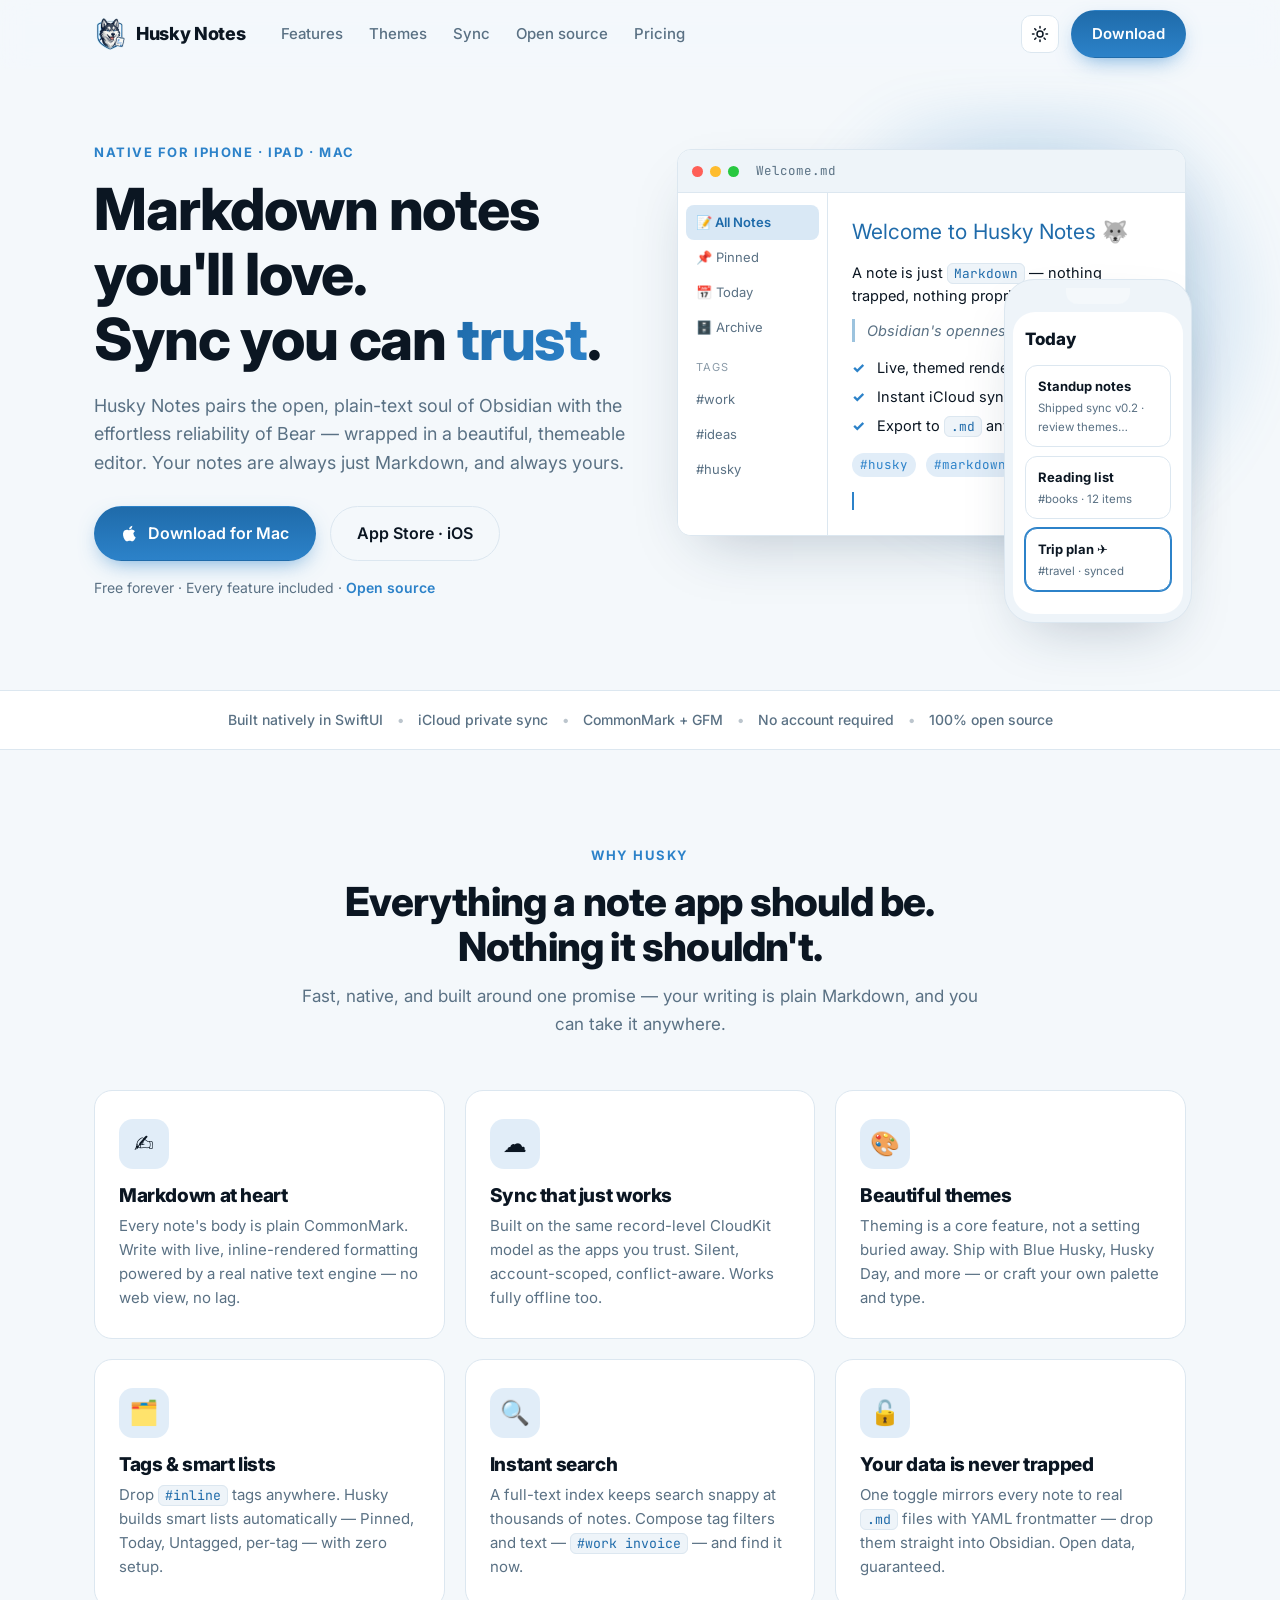
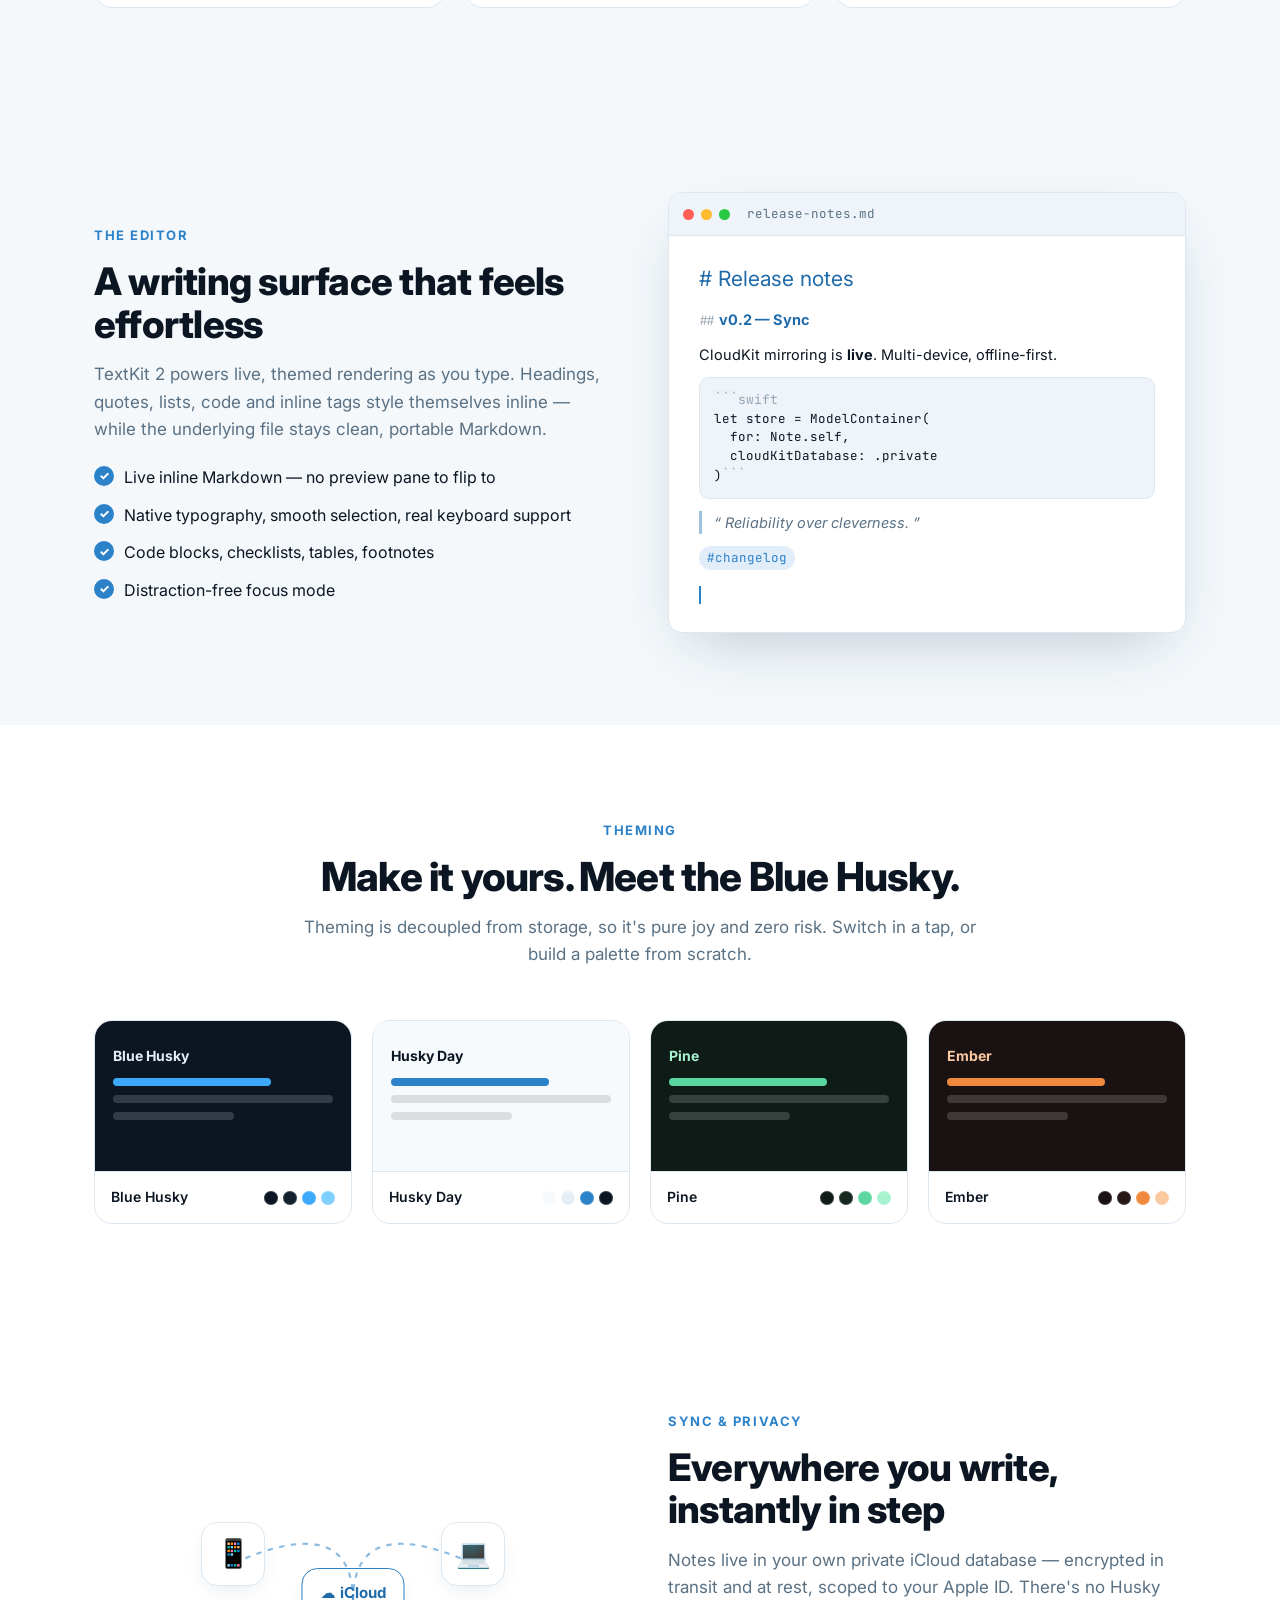
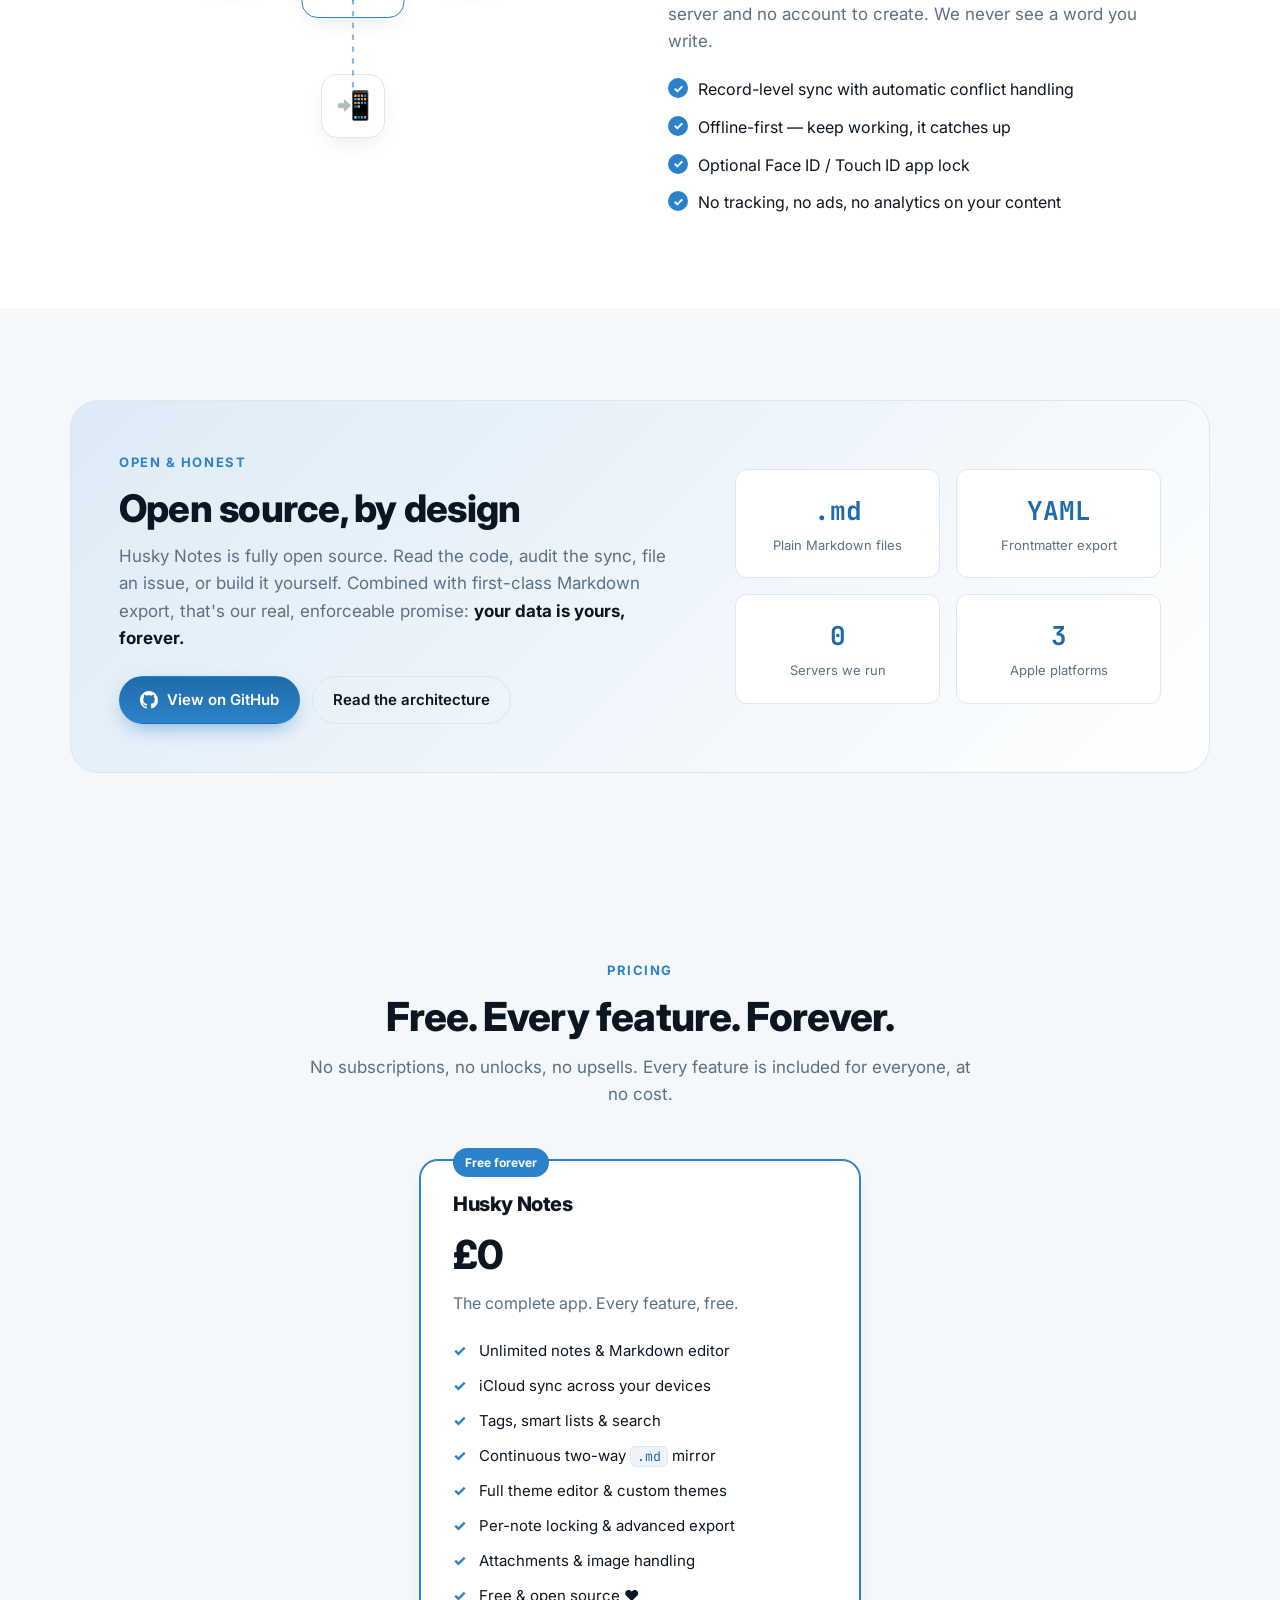
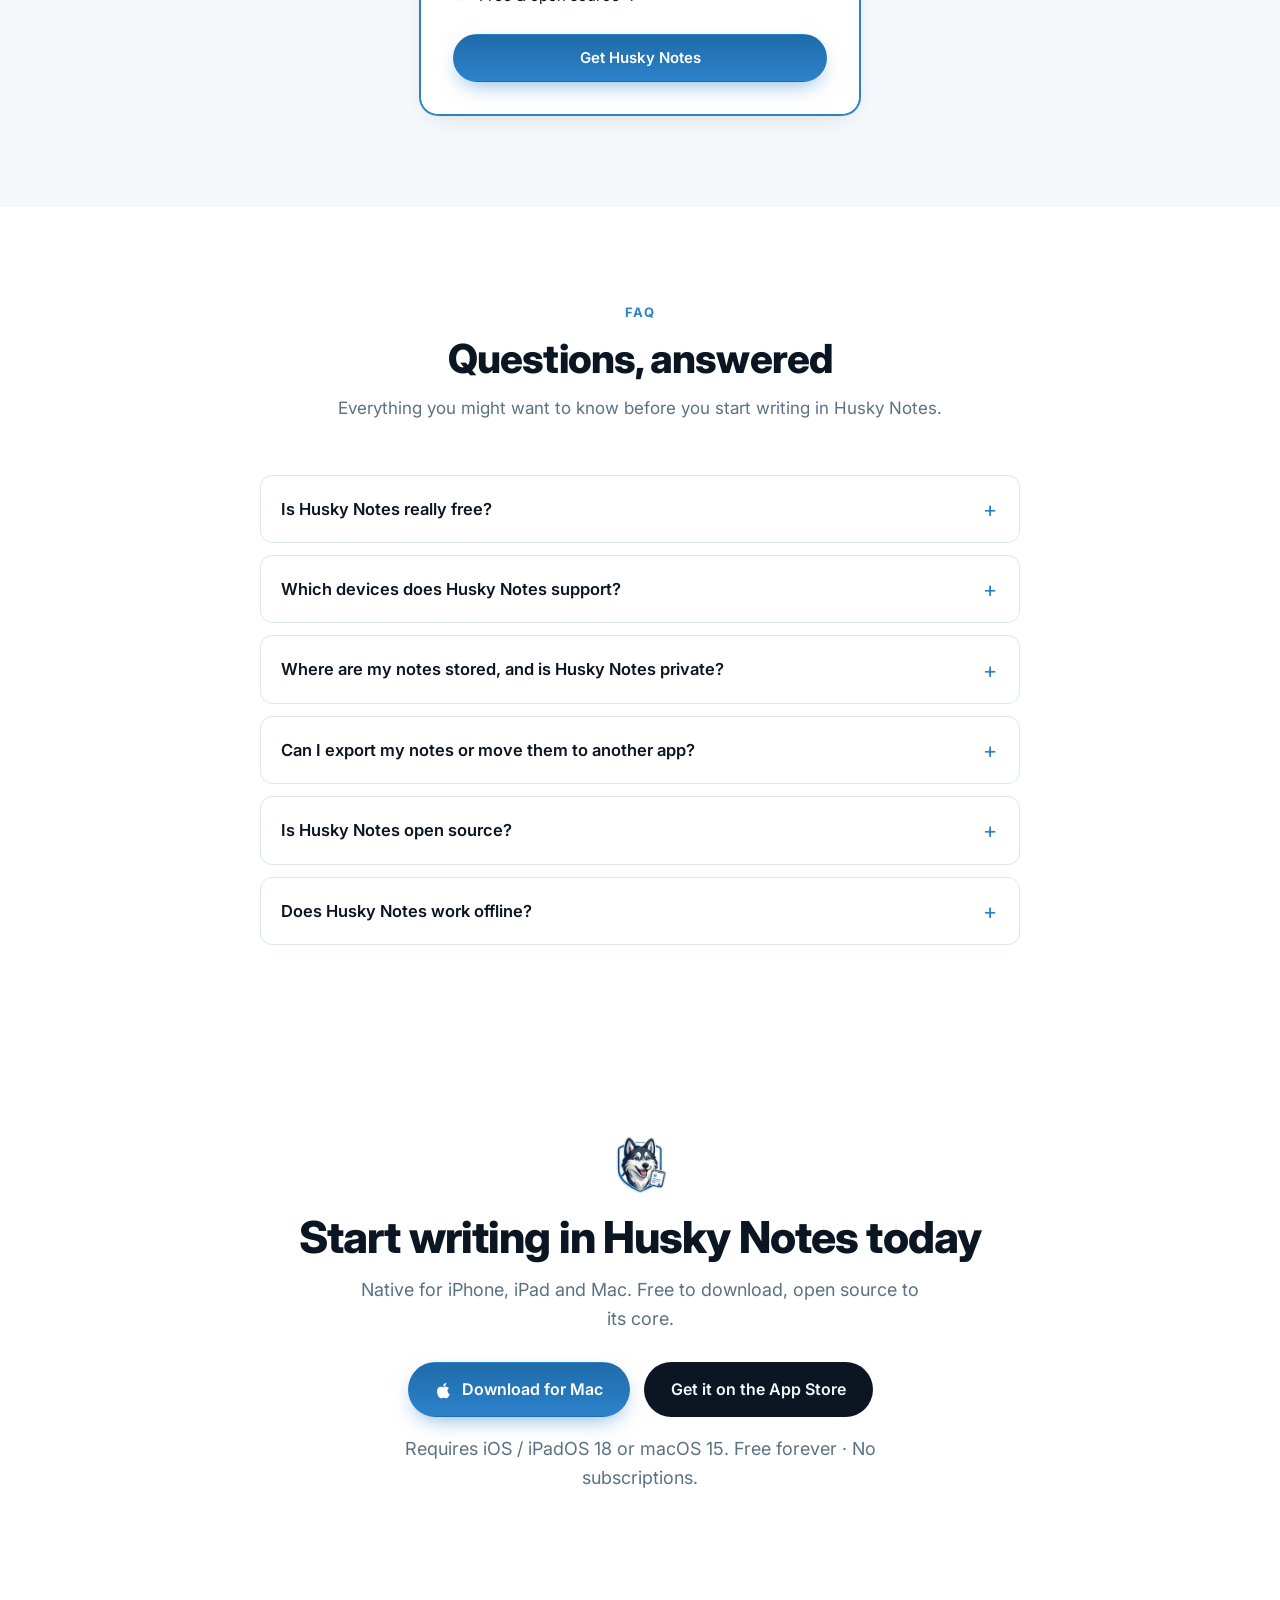
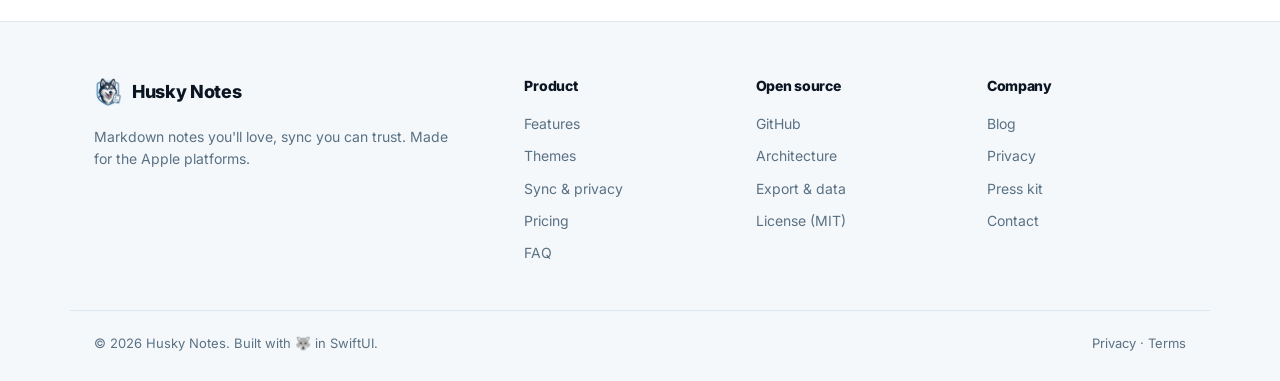
==== commit a028dcce: "Replace logo with optimized husky mark across site & icon set Swap the flat SVG glyph for the illust" ====
--- a/site/index.html
+++ b/site/index.html
@@ -7,7 +7,7 @@
   <!-- Primary meta -->
   <title>Husky Notes — Markdown Notes App for iPhone, iPad &amp; Mac</title>
   <meta name="description" content="Husky Notes is a free, open-source Markdown note-taking app for iPhone, iPad and Mac. Beautiful native editor, private iCloud sync, themeable design, and .md export — your data stays yours, forever." />
-  <link rel="canonical" href="https://husky-notes.pages.dev/" />
+  <link rel="canonical" href="https://huskynotes.com/" />
   <meta name="robots" content="index, follow, max-image-preview:large, max-snippet:-1, max-video-preview:-1" />
   <meta name="author" content="Husky Notes" />
   <meta name="application-name" content="Husky Notes" />
@@ -20,10 +20,10 @@
   <meta property="og:type" content="website" />
   <meta property="og:site_name" content="Husky Notes" />
   <meta property="og:locale" content="en_GB" />
-  <meta property="og:url" content="https://husky-notes.pages.dev/" />
+  <meta property="og:url" content="https://huskynotes.com/" />
   <meta property="og:title" content="Husky Notes — Markdown Notes App for iPhone, iPad &amp; Mac" />
   <meta property="og:description" content="A free, open-source note-taking app for Apple platforms. Obsidian's openness, Bear's craft, private iCloud sync, and a signature Blue Husky theme." />
-  <meta property="og:image" content="https://husky-notes.pages.dev/assets/og-image.png" />
+  <meta property="og:image" content="https://huskynotes.com/assets/og-image.png" />
   <meta property="og:image:type" content="image/png" />
   <meta property="og:image:width" content="1200" />
   <meta property="og:image:height" content="630" />
@@ -33,11 +33,10 @@
   <meta name="twitter:card" content="summary_large_image" />
   <meta name="twitter:title" content="Husky Notes — Markdown Notes App for iPhone, iPad &amp; Mac" />
   <meta name="twitter:description" content="A free, open-source note-taking app for Apple platforms. Markdown at heart, private iCloud sync, beautiful themes." />
-  <meta name="twitter:image" content="https://husky-notes.pages.dev/assets/og-image.png" />
+  <meta name="twitter:image" content="https://huskynotes.com/assets/og-image.png" />
   <meta name="twitter:image:alt" content="Husky Notes — Markdown notes you'll love, sync you can trust." />
 
   <!-- Icons & PWA -->
-  <link rel="icon" type="image/svg+xml" href="assets/logo.svg" />
   <link rel="icon" type="image/png" sizes="32x32" href="assets/icon-32.png" />
   <link rel="apple-touch-icon" href="assets/apple-touch-icon.png" />
   <link rel="manifest" href="site.webmanifest" />
@@ -72,19 +71,19 @@
     "@graph": [
       {
         "@type": "Organization",
-        "@id": "https://husky-notes.pages.dev/#organization",
+        "@id": "https://huskynotes.com/#organization",
         "name": "Husky Notes",
-        "url": "https://husky-notes.pages.dev/",
-        "logo": "https://husky-notes.pages.dev/assets/icon-512.png",
+        "url": "https://huskynotes.com/",
+        "logo": "https://huskynotes.com/assets/icon-512.png",
         "sameAs": ["https://github.com/ChrisNicholson30/HuskyNotes"]
       },
       {
         "@type": "WebSite",
-        "@id": "https://husky-notes.pages.dev/#website",
-        "url": "https://husky-notes.pages.dev/",
+        "@id": "https://huskynotes.com/#website",
+        "url": "https://huskynotes.com/",
         "name": "Husky Notes",
         "description": "Free, open-source Markdown note-taking app for iPhone, iPad and Mac.",
-        "publisher": { "@id": "https://husky-notes.pages.dev/#organization" },
+        "publisher": { "@id": "https://huskynotes.com/#organization" },
         "inLanguage": "en-GB"
       },
       {
@@ -92,13 +91,13 @@
         "name": "Husky Notes",
         "operatingSystem": "iOS 18, iPadOS 18, macOS 15",
         "applicationCategory": "ProductivityApplication",
-        "url": "https://husky-notes.pages.dev/",
-        "image": "https://husky-notes.pages.dev/assets/og-image.png",
+        "url": "https://huskynotes.com/",
+        "image": "https://huskynotes.com/assets/og-image.png",
         "description": "A native, open-source note-taking app for iPhone, iPad and Mac. Markdown at heart, private iCloud sync, themeable rendering, and first-class .md export.",
         "isAccessibleForFree": true,
         "license": "https://opensource.org/licenses/MIT",
         "softwareVersion": "0.2",
-        "publisher": { "@id": "https://husky-notes.pages.dev/#organization" },
+        "publisher": { "@id": "https://huskynotes.com/#organization" },
         "offers": {
           "@type": "Offer",
           "price": "0",
@@ -116,7 +115,7 @@
       },
       {
         "@type": "FAQPage",
-        "@id": "https://husky-notes.pages.dev/#faq",
+        "@id": "https://huskynotes.com/#faq",
         "mainEntity": [
           {
             "@type": "Question",
@@ -162,10 +161,8 @@
     <div class="nav__inner container">
       <a class="brand" href="#top" aria-label="Husky Notes home">
         <span class="brand__mark" aria-hidden="true">
-          <!-- husky head glyph -->
-          <svg viewBox="0 0 64 64" width="32" height="32" role="img">
-            <use href="assets/logo.svg#husky"></use>
-          </svg>
+          <!-- husky head logo -->
+          <img src="assets/husky-logo.png" width="32" height="32" alt="" decoding="async" />
         </span>
         <span class="brand__name">Husky&nbsp;Notes</span>
       </a>
@@ -551,7 +548,7 @@
     <section class="cta" id="download">
       <div class="container cta__inner">
         <span class="brand__mark brand__mark--lg" aria-hidden="true">
-          <svg viewBox="0 0 64 64" width="56" height="56"><use href="assets/logo.svg#husky"></use></svg>
+          <img src="assets/husky-logo.png" width="56" height="56" alt="" decoding="async" />
         </span>
         <h2>Start writing in Husky Notes today</h2>
         <p>Native for iPhone, iPad and Mac. Free to download, open source to its core.</p>
@@ -572,7 +569,7 @@
     <div class="container footer__inner">
       <div class="footer__brand">
         <a class="brand" href="#top">
-          <span class="brand__mark" aria-hidden="true"><svg viewBox="0 0 64 64" width="28" height="28"><use href="assets/logo.svg#husky"></use></svg></span>
+          <span class="brand__mark" aria-hidden="true"><img src="assets/husky-logo.png" width="28" height="28" alt="" decoding="async" /></span>
           <span class="brand__name">Husky Notes</span>
         </a>
         <p>Markdown notes you'll love, sync you can trust. Made for the Apple platforms.</p>
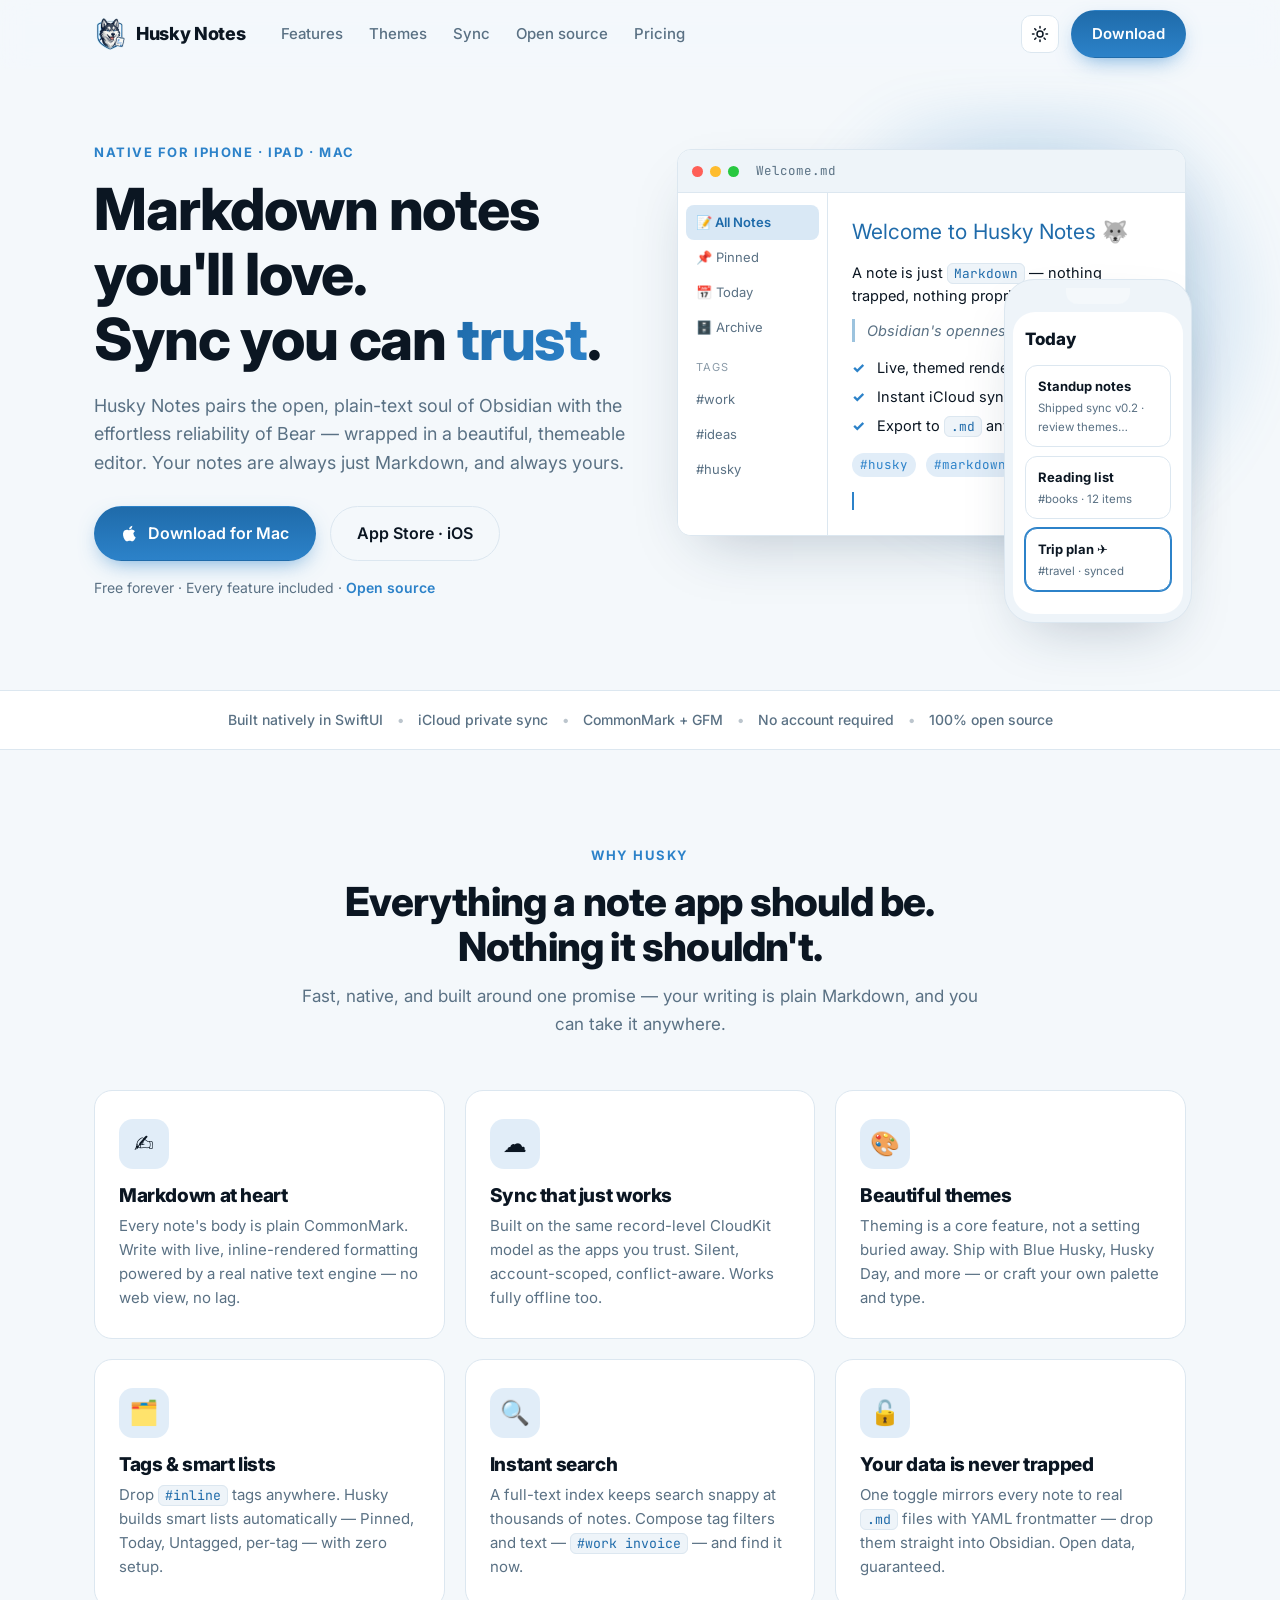
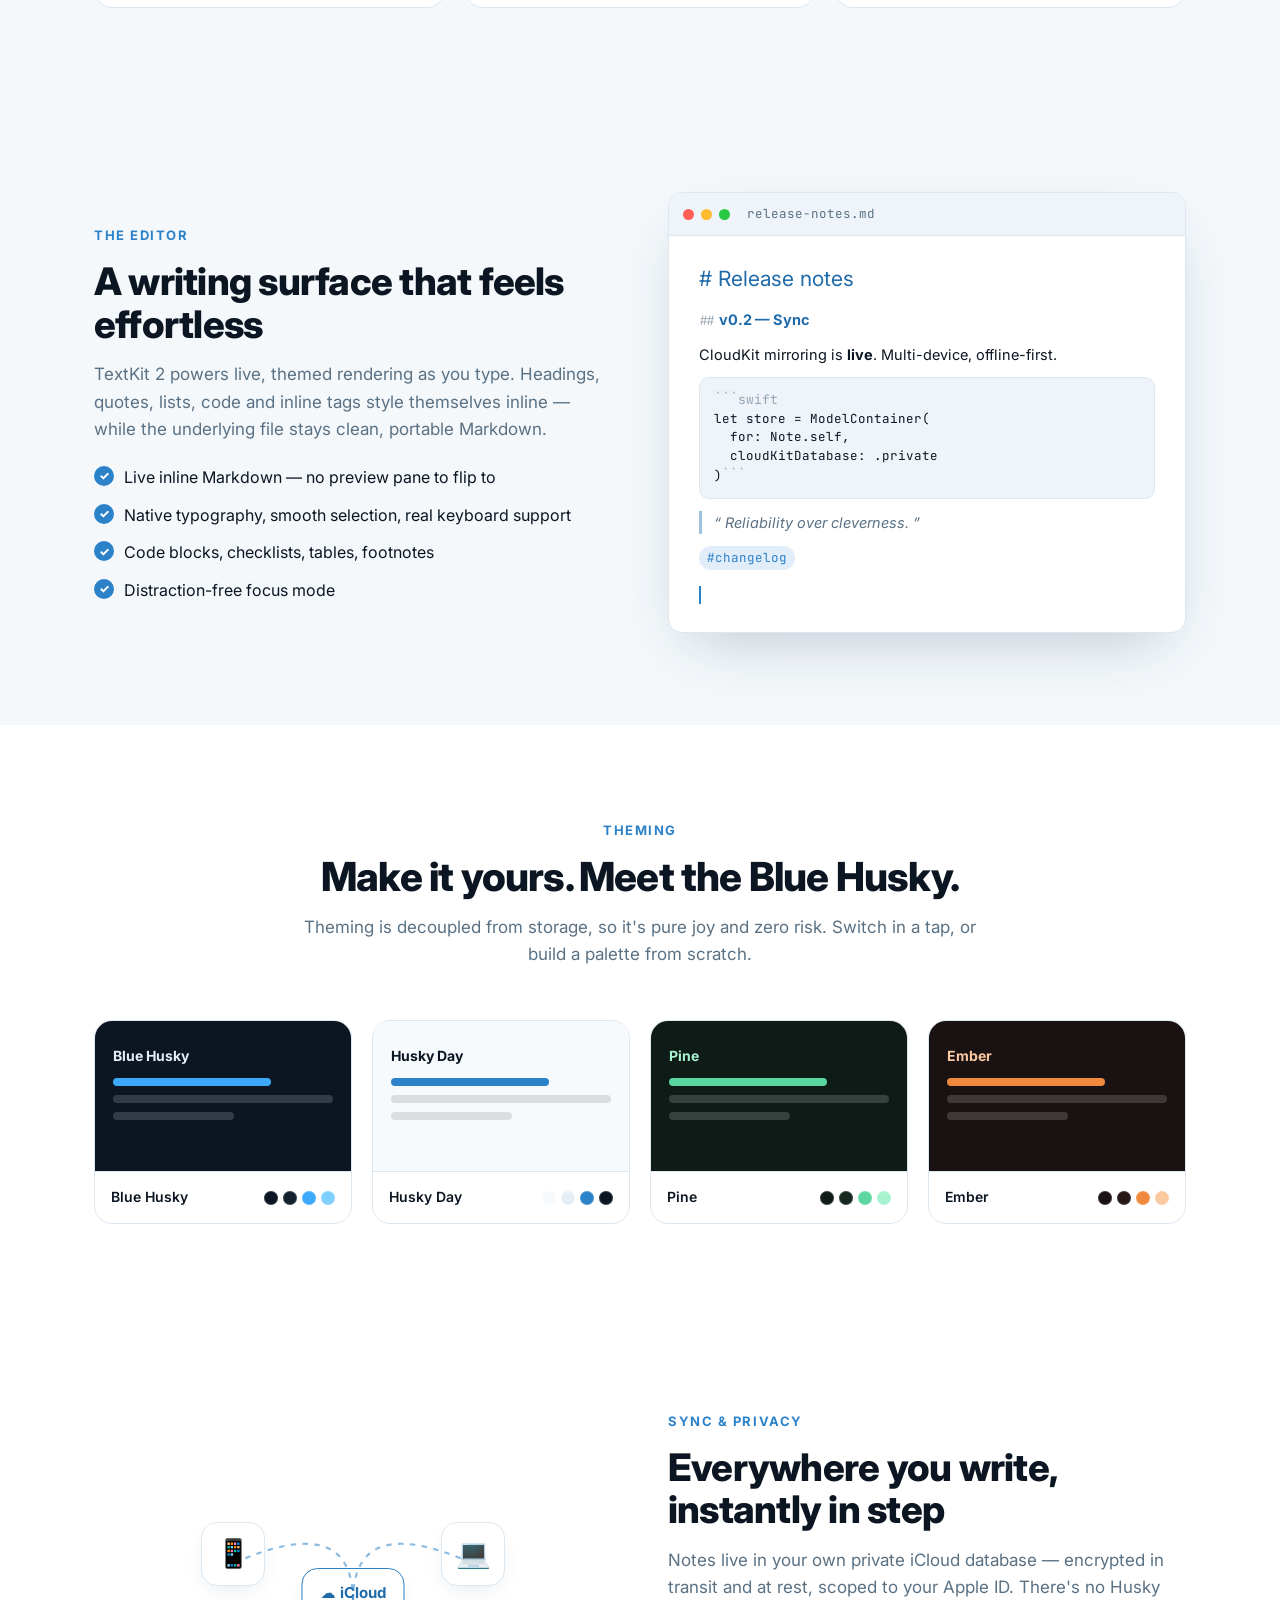
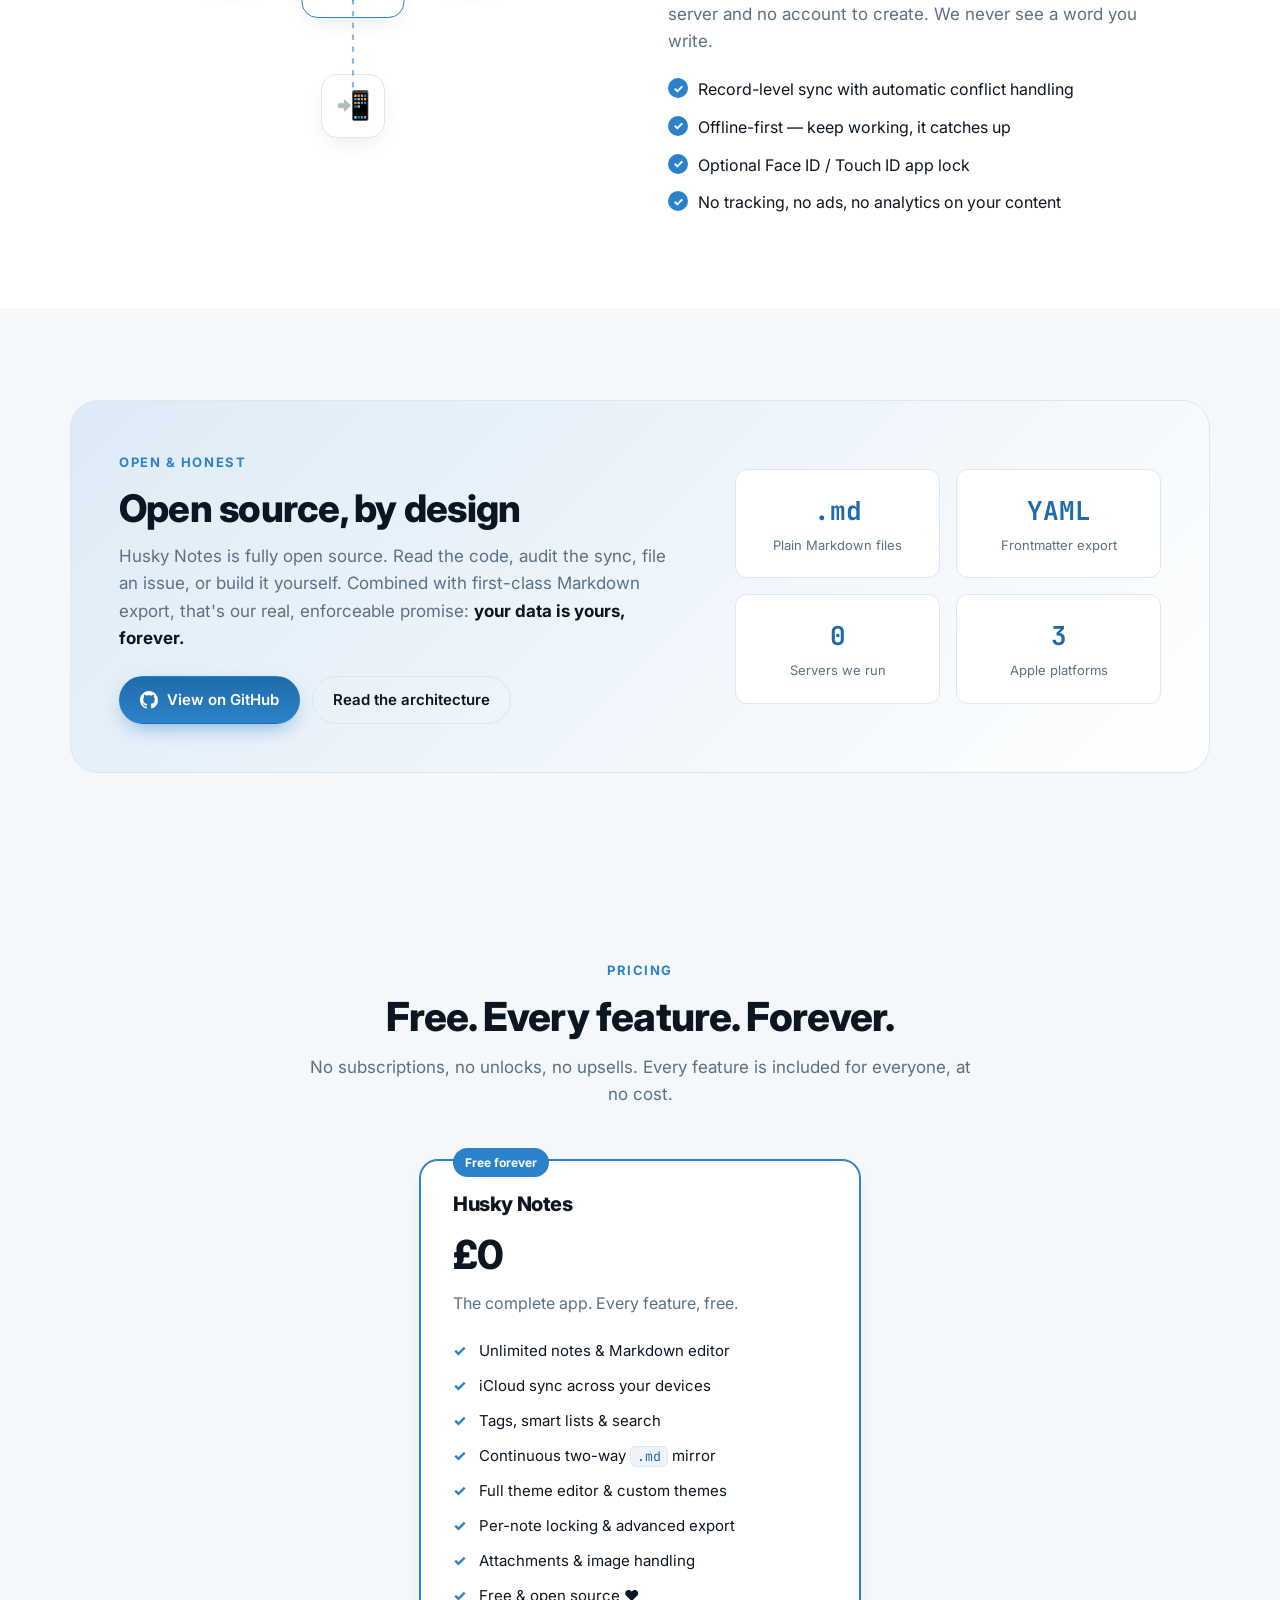
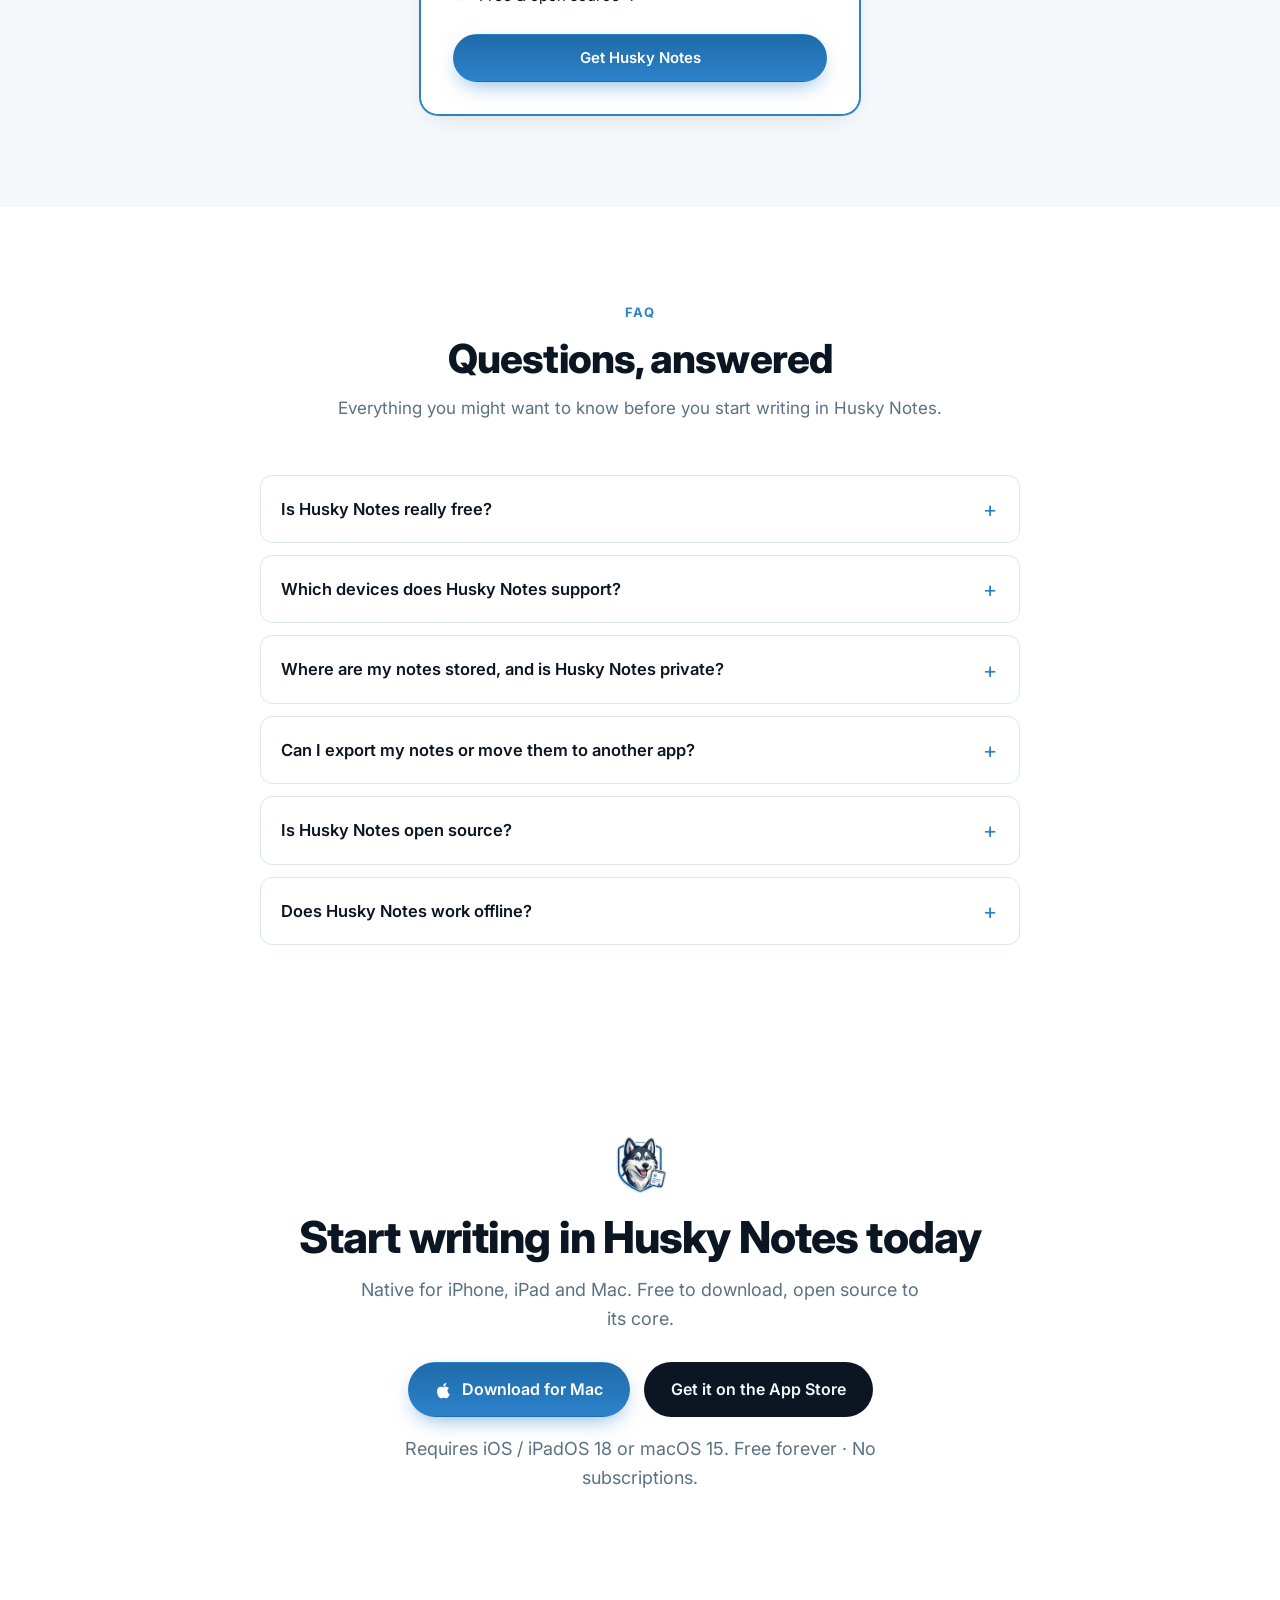
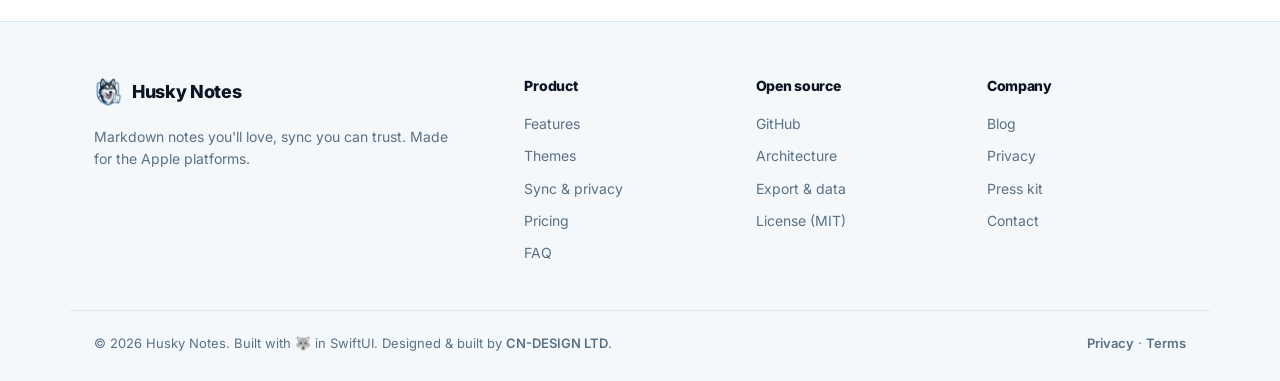
==== commit 98940b86: "Add CN-DESIGN LTD build credit to footer Credit the builder in the footer bottom bar with a link to " ====
--- a/site/index.html
+++ b/site/index.html
@@ -598,7 +598,7 @@
       </nav>
     </div>
     <div class="container footer__bottom">
-      <span>© <span id="year">2026</span> Husky Notes. Built with 🐺 in SwiftUI.</span>
+      <span>© <span id="year">2026</span> Husky Notes. Built with 🐺 in SwiftUI. Designed &amp; built by <a href="https://cn-design.co.uk" target="_blank" rel="noopener">CN-DESIGN LTD</a>.</span>
       <span class="footer__legal"><a href="#">Privacy</a> · <a href="#">Terms</a></span>
     </div>
   </footer>
--- a/site/styles.css
+++ b/site/styles.css
@@ -356,6 +356,8 @@
 .footer__col a:hover { color: var(--accent); }
 .footer__bottom { display: flex; justify-content: space-between; align-items: center; flex-wrap: wrap; gap: 10px; margin-top: 40px; padding-top: 22px; border-top: 1px solid var(--border); color: var(--text-2); font-size: 13px; }
 .footer__legal a:hover { color: var(--accent); }
+.footer__bottom a { color: inherit; font-weight: 600; }
+.footer__bottom a:hover { color: var(--accent); }
 
 /* ---------- reveal on scroll ---------- */
 .reveal { opacity: 0; transform: translateY(22px); transition: opacity .6s ease, transform .6s ease; }
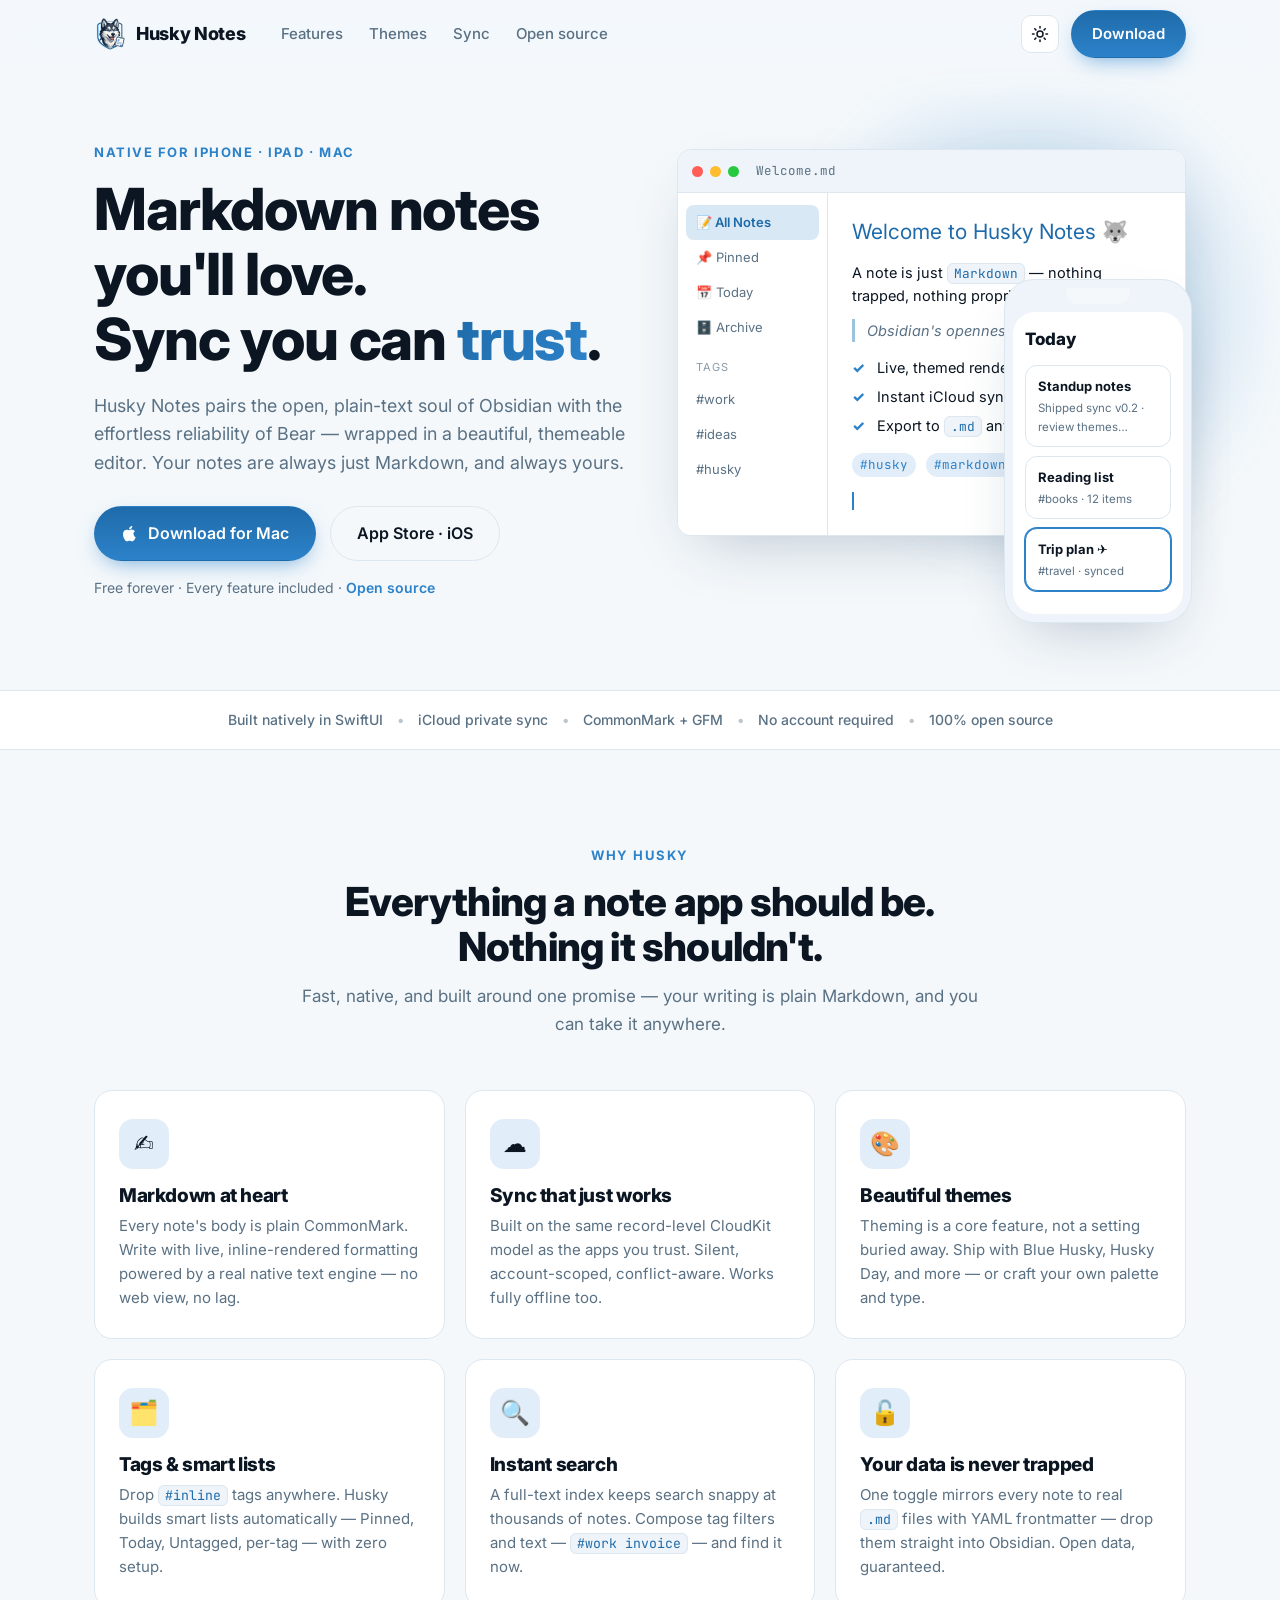
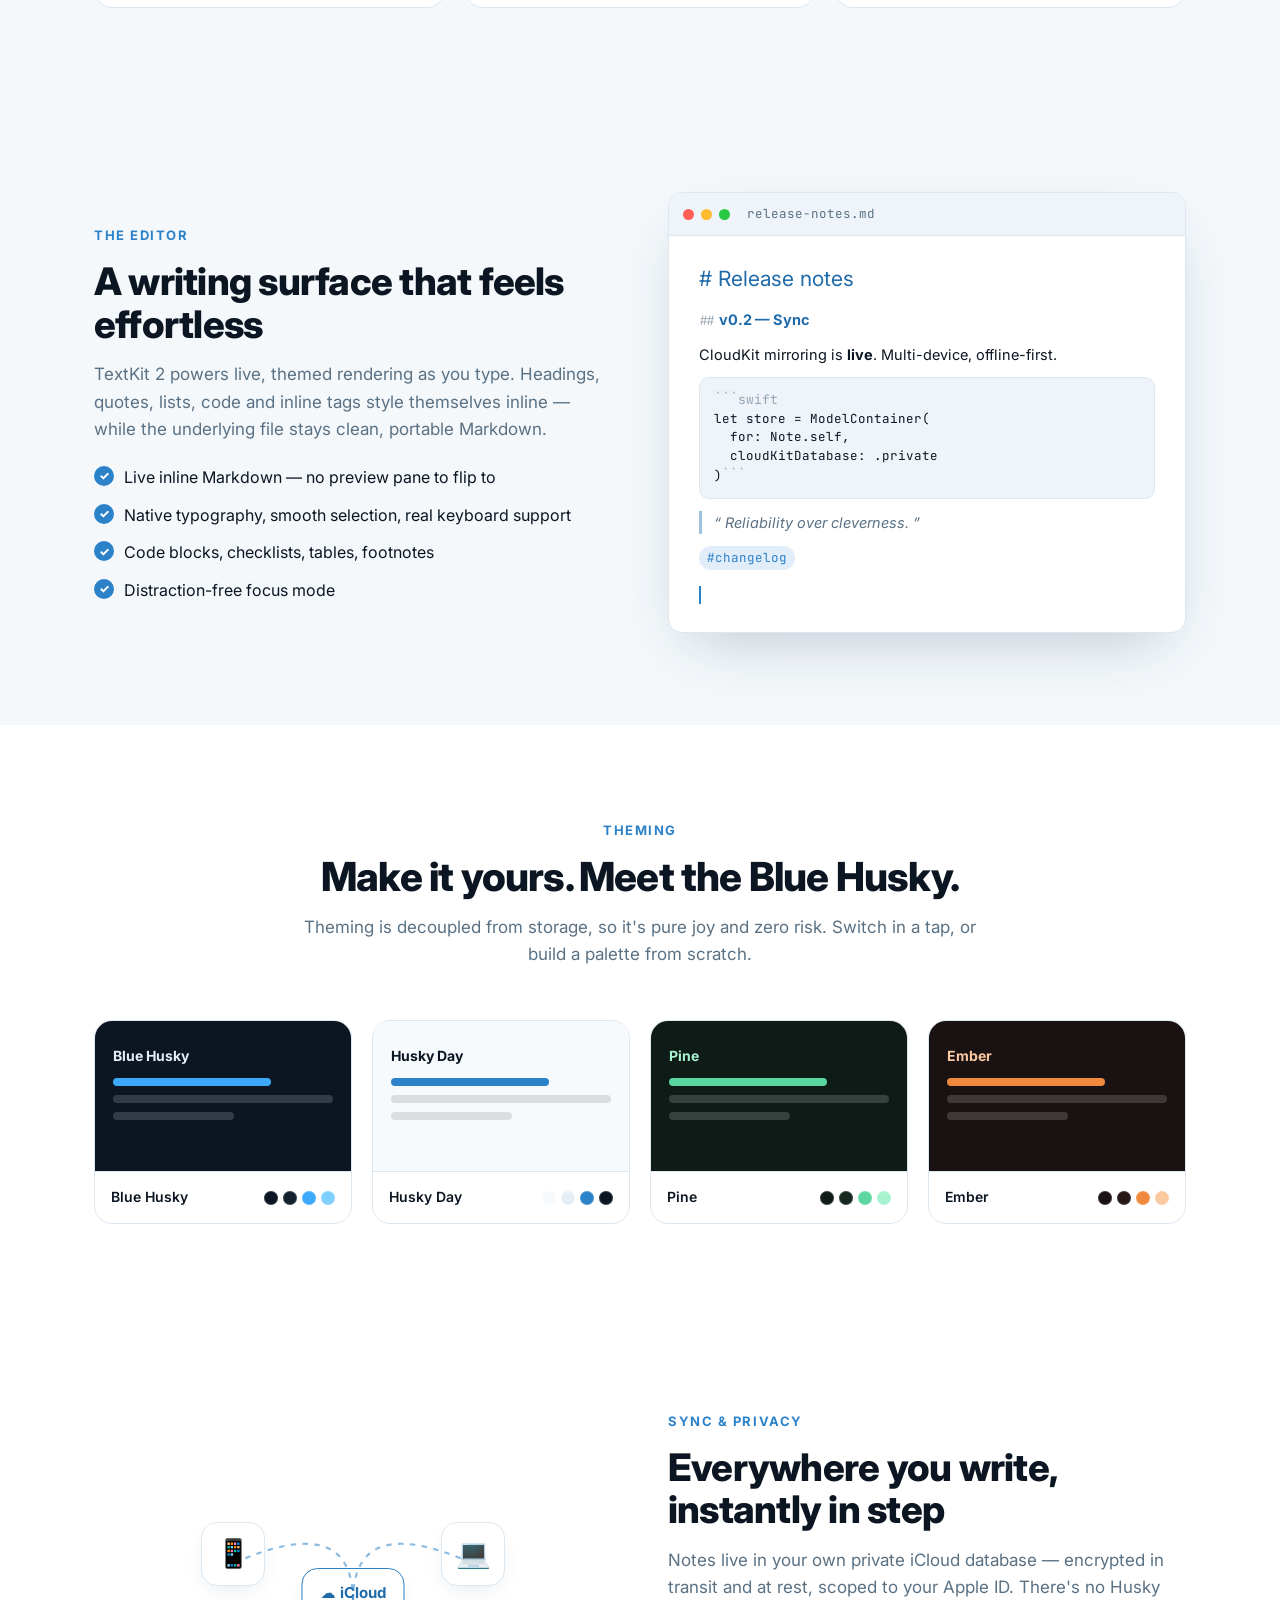
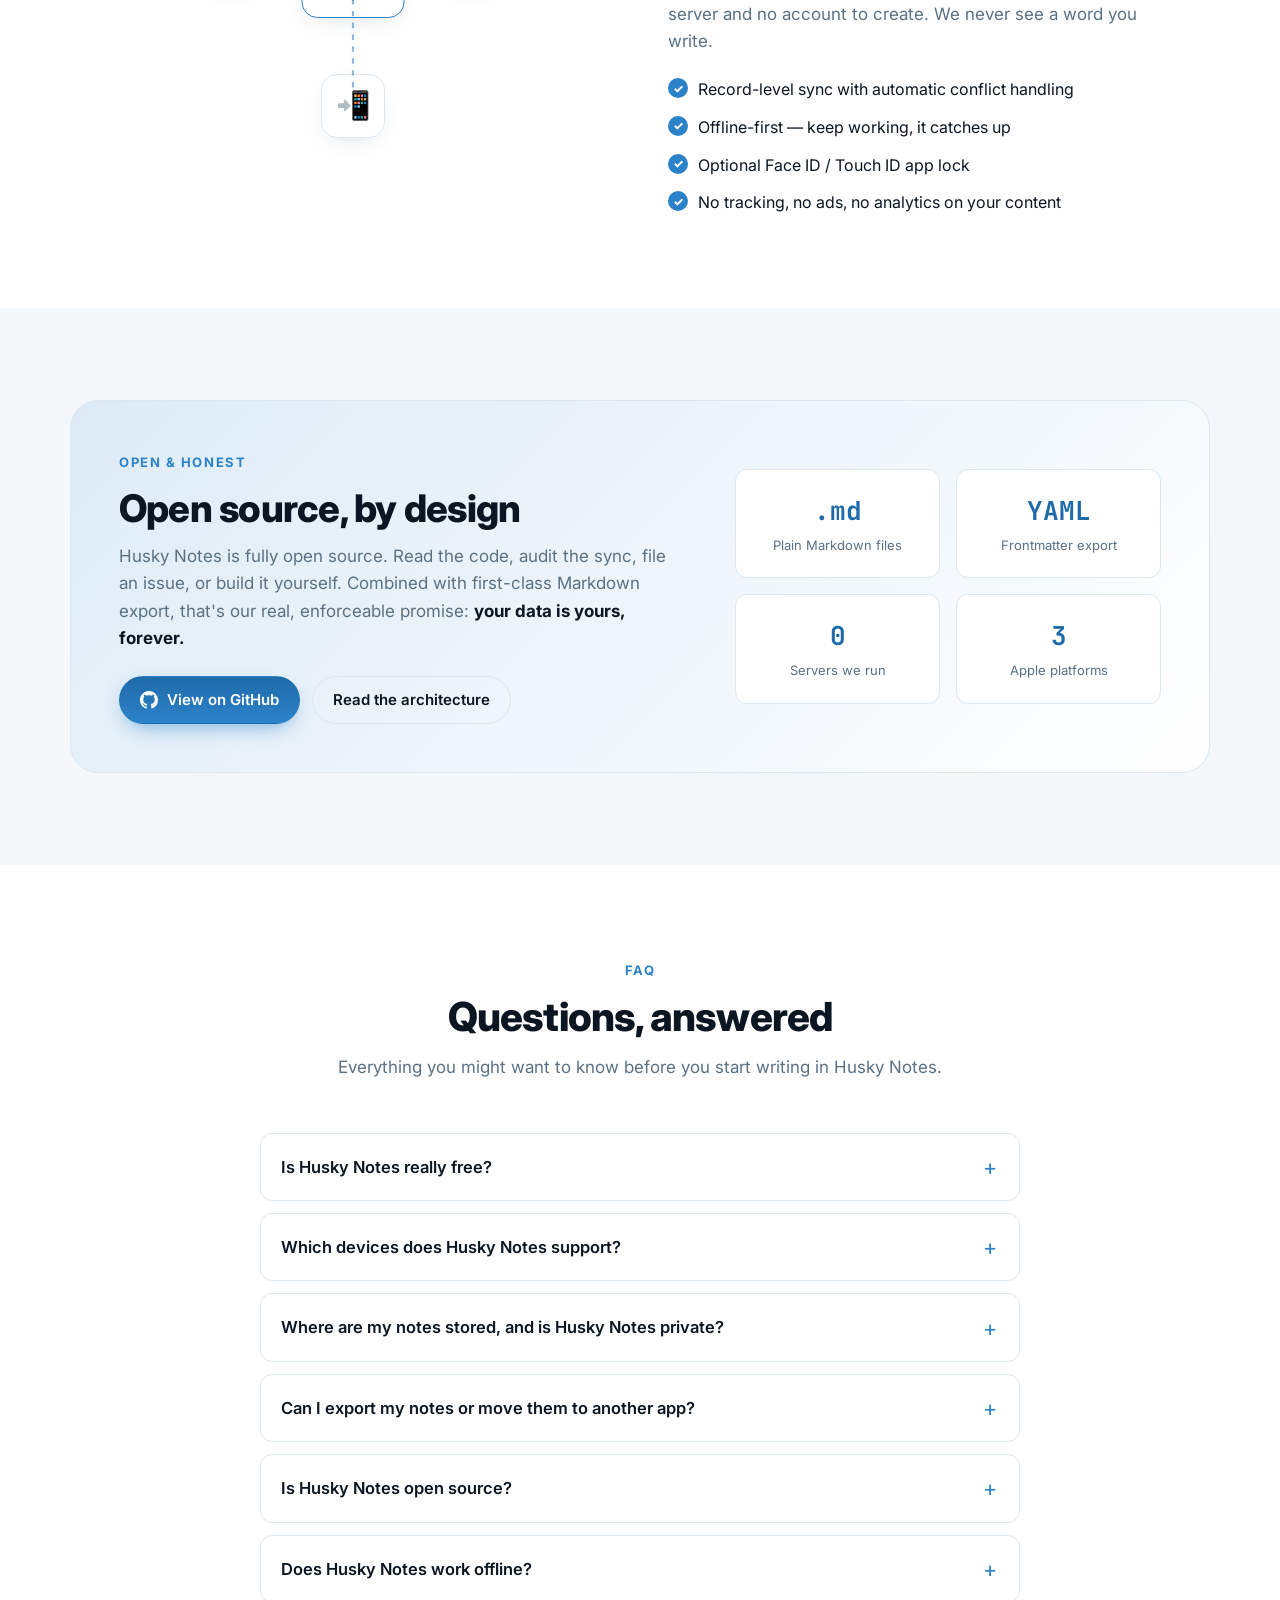
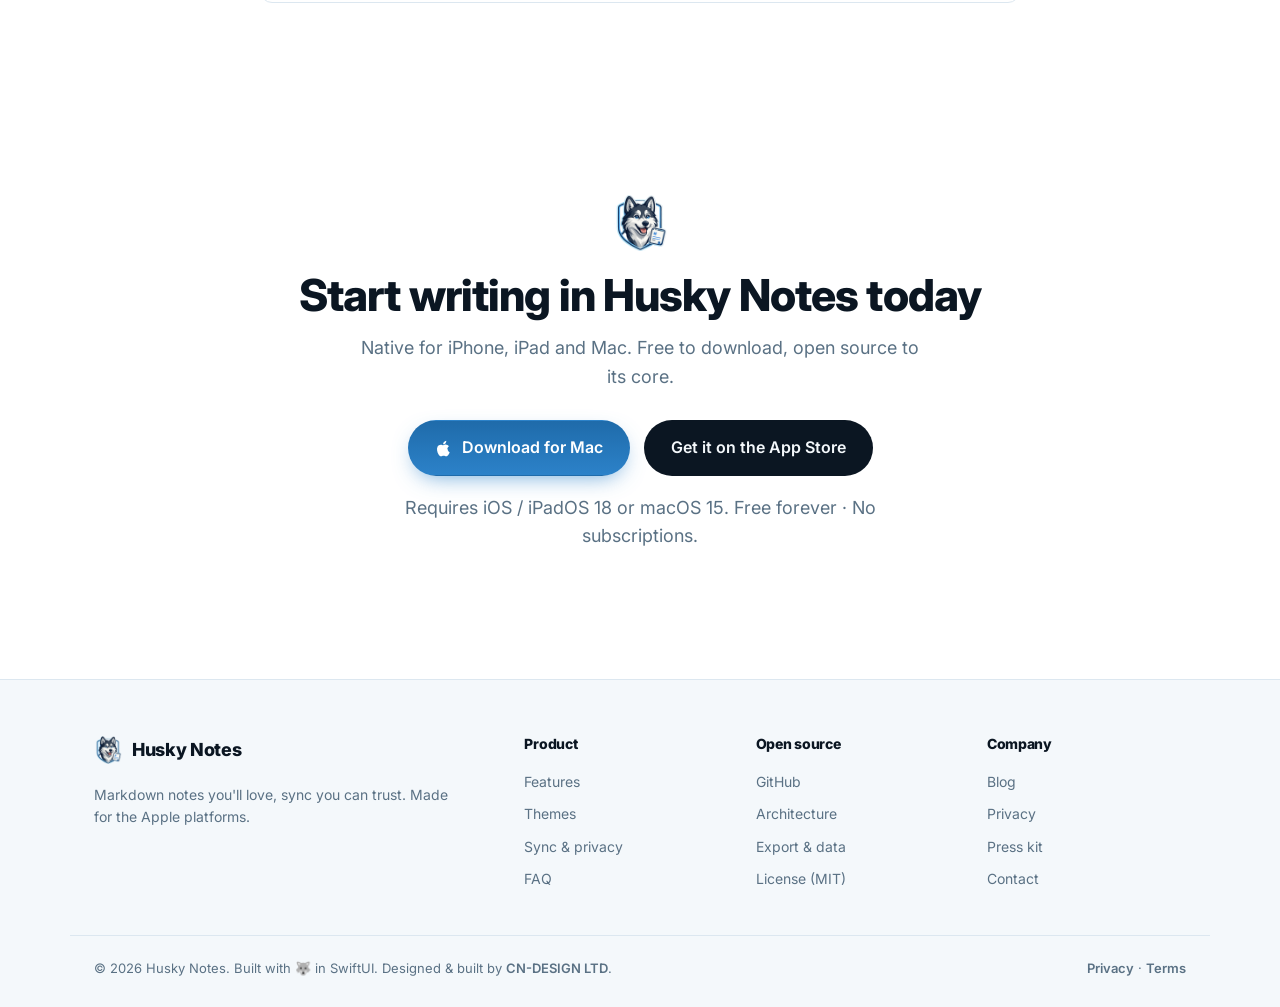
==== commit 3935e279: "Remove pricing section Drop the dedicated pricing section and its nav/footer links — the app's free " ====
--- a/site/index.html
+++ b/site/index.html
@@ -172,7 +172,6 @@
         <a href="#themes">Themes</a>
         <a href="#sync">Sync</a>
         <a href="#open">Open source</a>
-        <a href="#pricing">Pricing</a>
       </nav>
 
       <div class="nav__actions">
@@ -471,37 +470,6 @@
           <div class="stat"><b>YAML</b><span>Frontmatter export</span></div>
           <div class="stat"><b>0</b><span>Servers we run</span></div>
           <div class="stat"><b>3</b><span>Apple platforms</span></div>
-        </div>
-      </div>
-    </section>
-
-    <!-- ===================== PRICING ===================== -->
-    <section class="section" id="pricing">
-      <div class="container">
-        <div class="section__head">
-          <span class="eyebrow">Pricing</span>
-          <h2>Free. Every feature. Forever.</h2>
-          <p>No subscriptions, no unlocks, no upsells. Every feature is included for everyone, at no cost.</p>
-        </div>
-
-        <div class="pricing pricing--single">
-          <article class="plan plan--featured">
-            <span class="plan__badge">Free forever</span>
-            <h3 class="plan__name">Husky Notes</h3>
-            <p class="plan__price"><span>£0</span></p>
-            <p class="plan__tag">The complete app. Every feature, free.</p>
-            <ul class="plan__list">
-              <li>Unlimited notes &amp; Markdown editor</li>
-              <li>iCloud sync across your devices</li>
-              <li>Tags, smart lists &amp; search</li>
-              <li>Continuous two-way <span class="md-code">.md</span> mirror</li>
-              <li>Full theme editor &amp; custom themes</li>
-              <li>Per-note locking &amp; advanced export</li>
-              <li>Attachments &amp; image handling</li>
-              <li>Free &amp; open source ❤️</li>
-            </ul>
-            <a class="btn btn--primary btn--block" href="#download">Get Husky Notes</a>
-          </article>
         </div>
       </div>
     </section>
@@ -579,7 +547,6 @@
         <a href="#features">Features</a>
         <a href="#themes">Themes</a>
         <a href="#sync">Sync &amp; privacy</a>
-        <a href="#pricing">Pricing</a>
         <a href="#faq">FAQ</a>
       </nav>
       <nav class="footer__col" aria-label="Open source">
--- a/site/styles.css
+++ b/site/styles.css
@@ -303,20 +303,6 @@
 .stat b { display: block; font-size: 26px; color: var(--accent-2); font-family: var(--mono); }
 .stat span { font-size: 13px; color: var(--text-2); }
 
-/* ---------- pricing ---------- */
-.pricing { display: grid; grid-template-columns: repeat(2, minmax(0, 380px)); gap: 24px; justify-content: center; }
-.pricing--single { grid-template-columns: minmax(0, 440px); }
-.plan { background: var(--surface); border: 1px solid var(--border); border-radius: var(--radius); padding: 32px; position: relative; }
-.plan--featured { border-color: var(--accent); box-shadow: 0 0 0 1px var(--accent), var(--shadow-sm); }
-.plan__badge { position: absolute; top: -13px; left: 32px; background: var(--accent); color: var(--accent-ink); font-size: 12px; font-weight: 700; padding: 5px 12px; border-radius: 999px; }
-.plan__name { font-size: 20px; margin-bottom: 8px; }
-.plan__price { font-size: 40px; font-weight: 800; letter-spacing: -.03em; margin-bottom: 4px; display: flex; align-items: baseline; gap: 8px; }
-.plan__price small { font-size: 14px; font-weight: 500; color: var(--text-2); }
-.plan__tag { color: var(--text-2); margin-bottom: 22px; }
-.plan__list { list-style: none; padding: 0; margin: 0 0 26px; display: grid; gap: 11px; }
-.plan__list li { position: relative; padding-left: 26px; font-size: 15px; }
-.plan__list li::before { content: "✓"; position: absolute; left: 0; color: var(--accent); font-weight: 800; }
-
 /* ---------- FAQ ---------- */
 .faq { max-width: 760px; margin: 0 auto; display: grid; gap: 12px; }
 .faq__item {
@@ -383,7 +369,6 @@
   .nav__links.is-open a { padding: 10px 0; }
   .nav__burger { display: flex; }
   .nav__cta { display: none; }
-  .pricing { grid-template-columns: 1fr; }
   .cards { grid-template-columns: 1fr; }
   .device--phone { display: none; }
   .footer__inner { grid-template-columns: 1fr 1fr; }
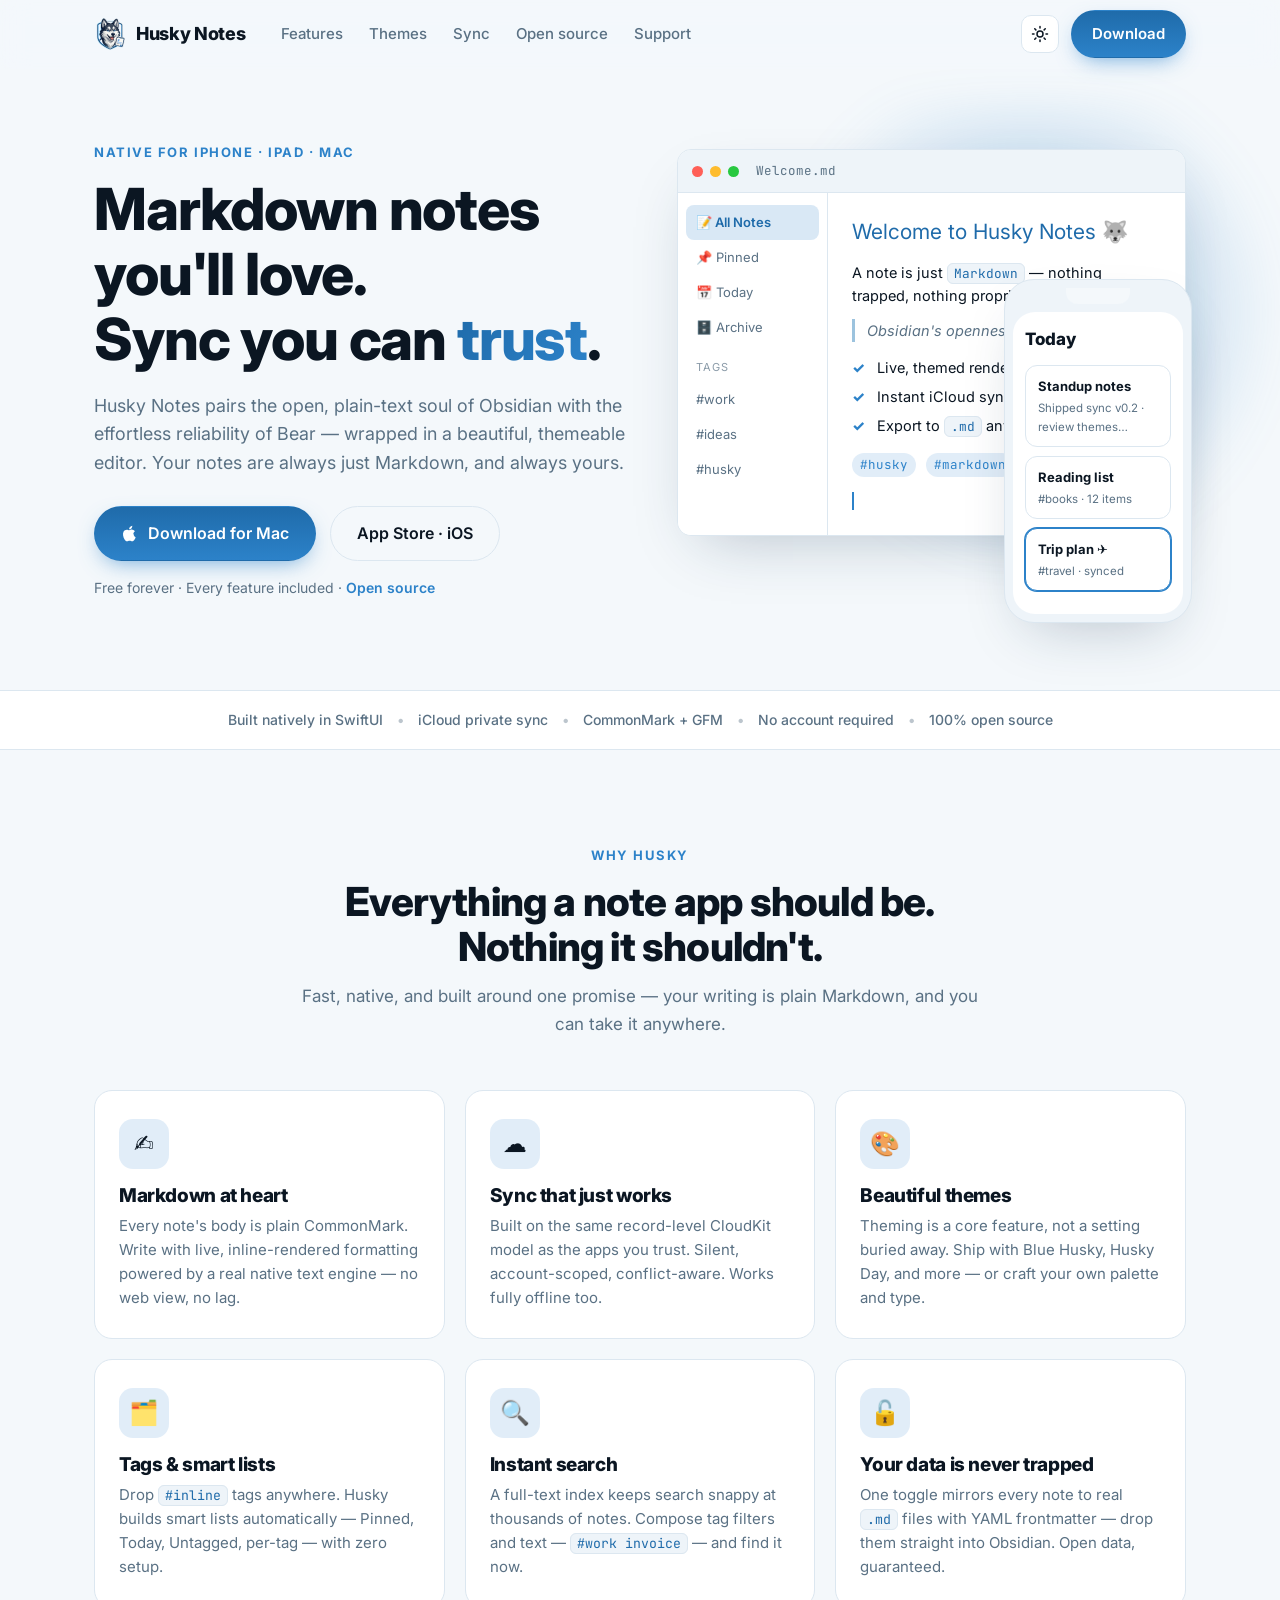
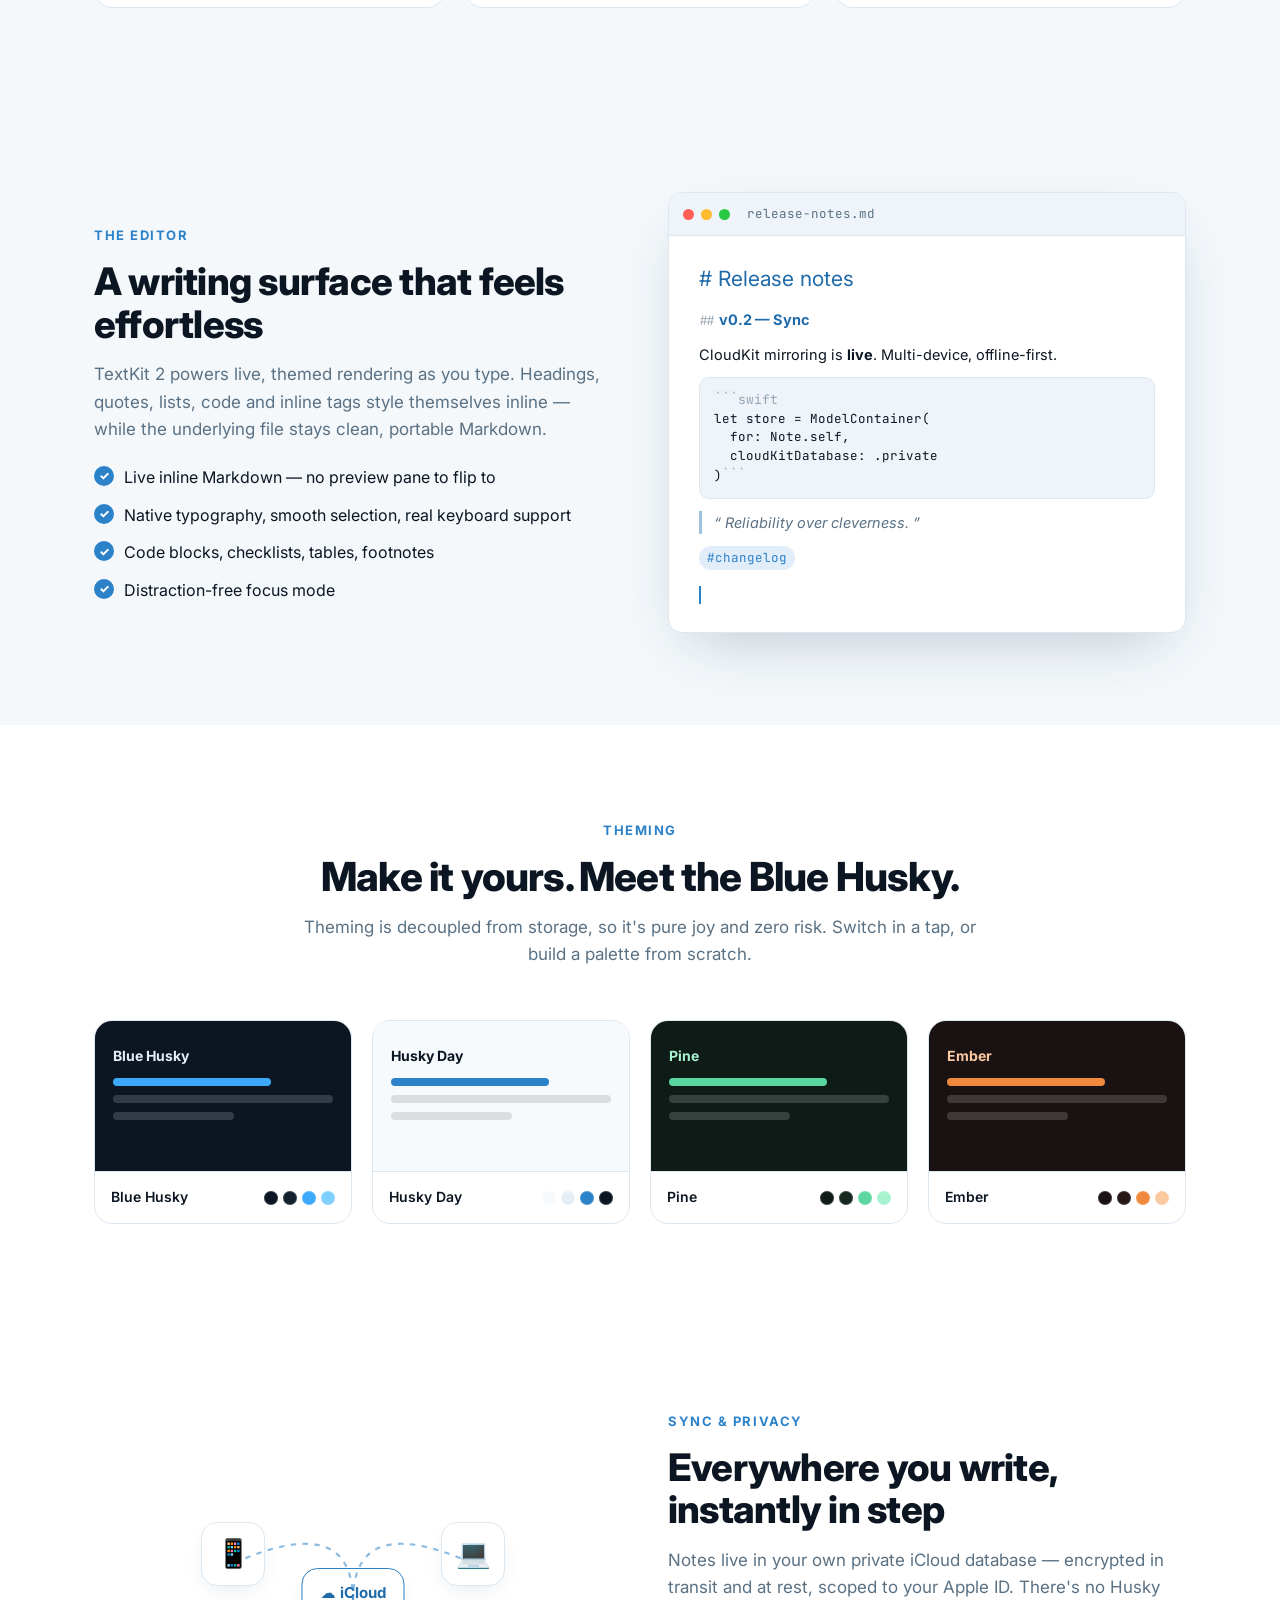
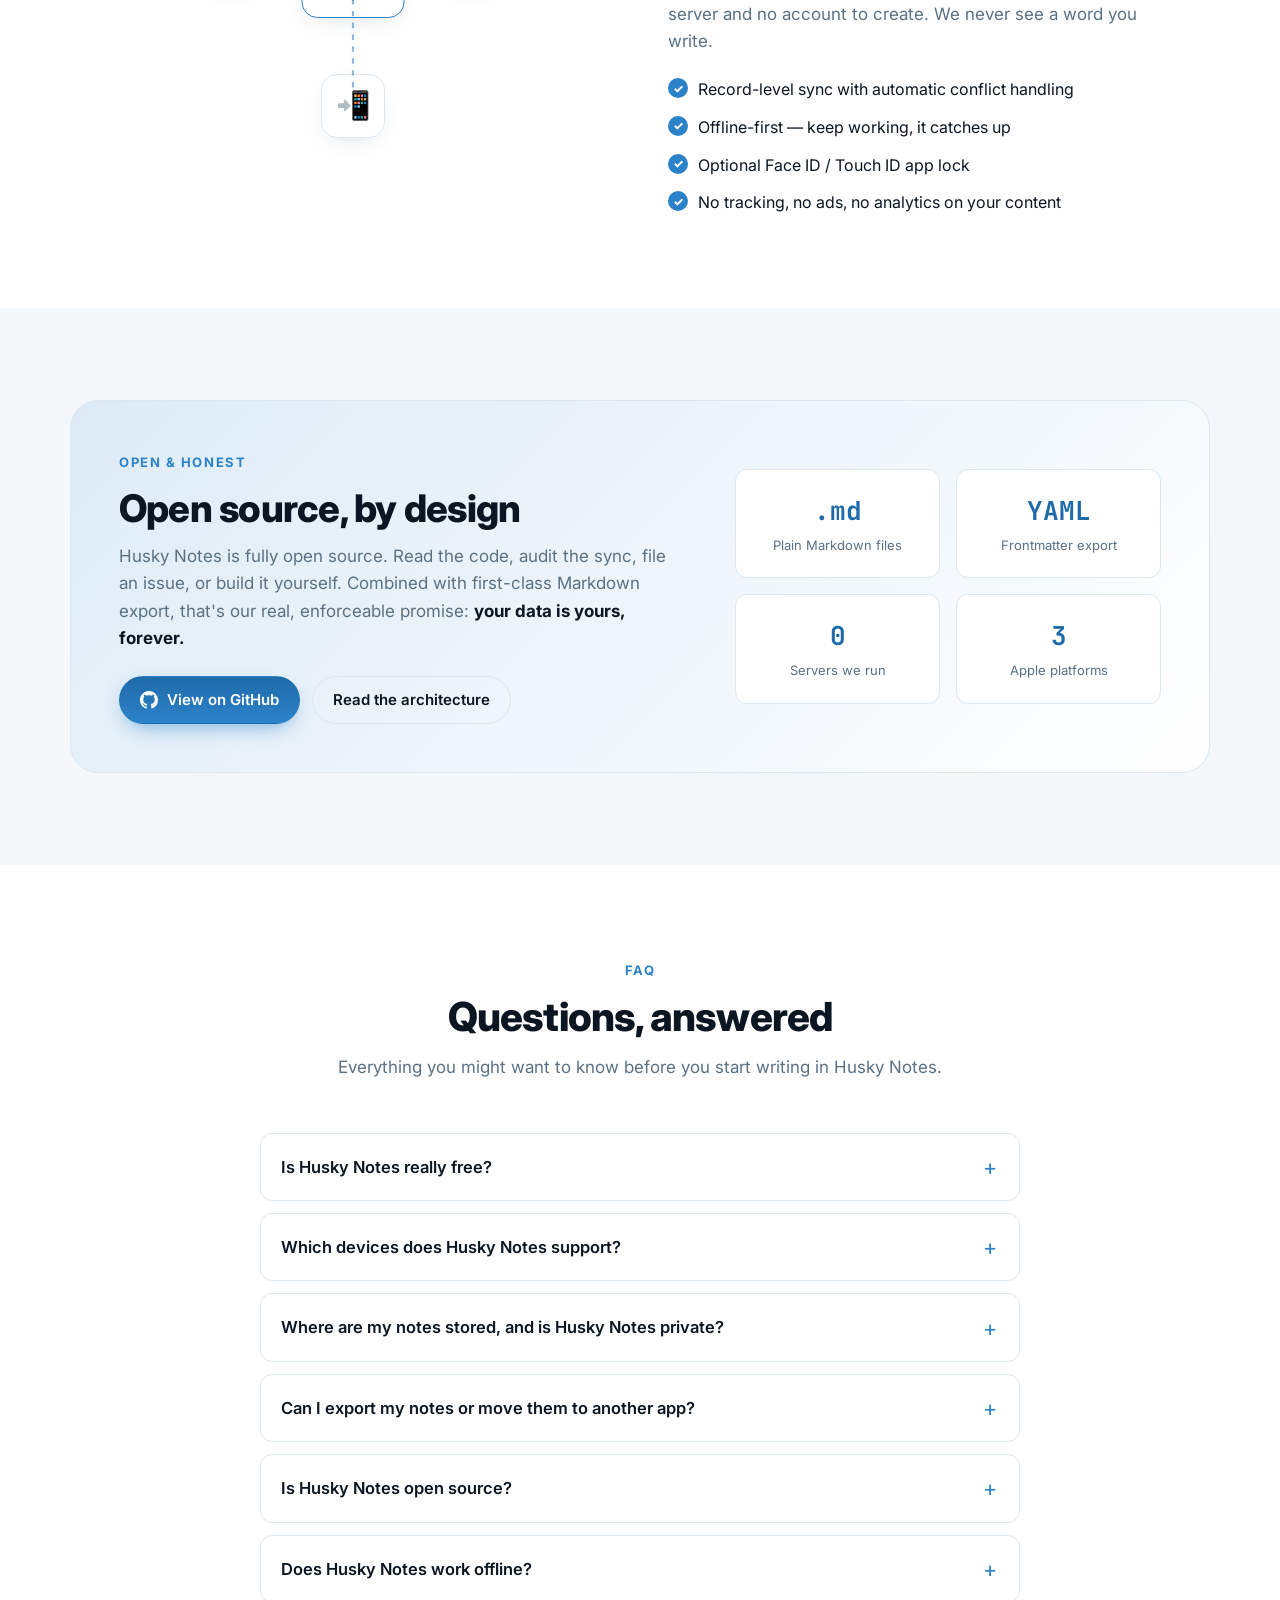
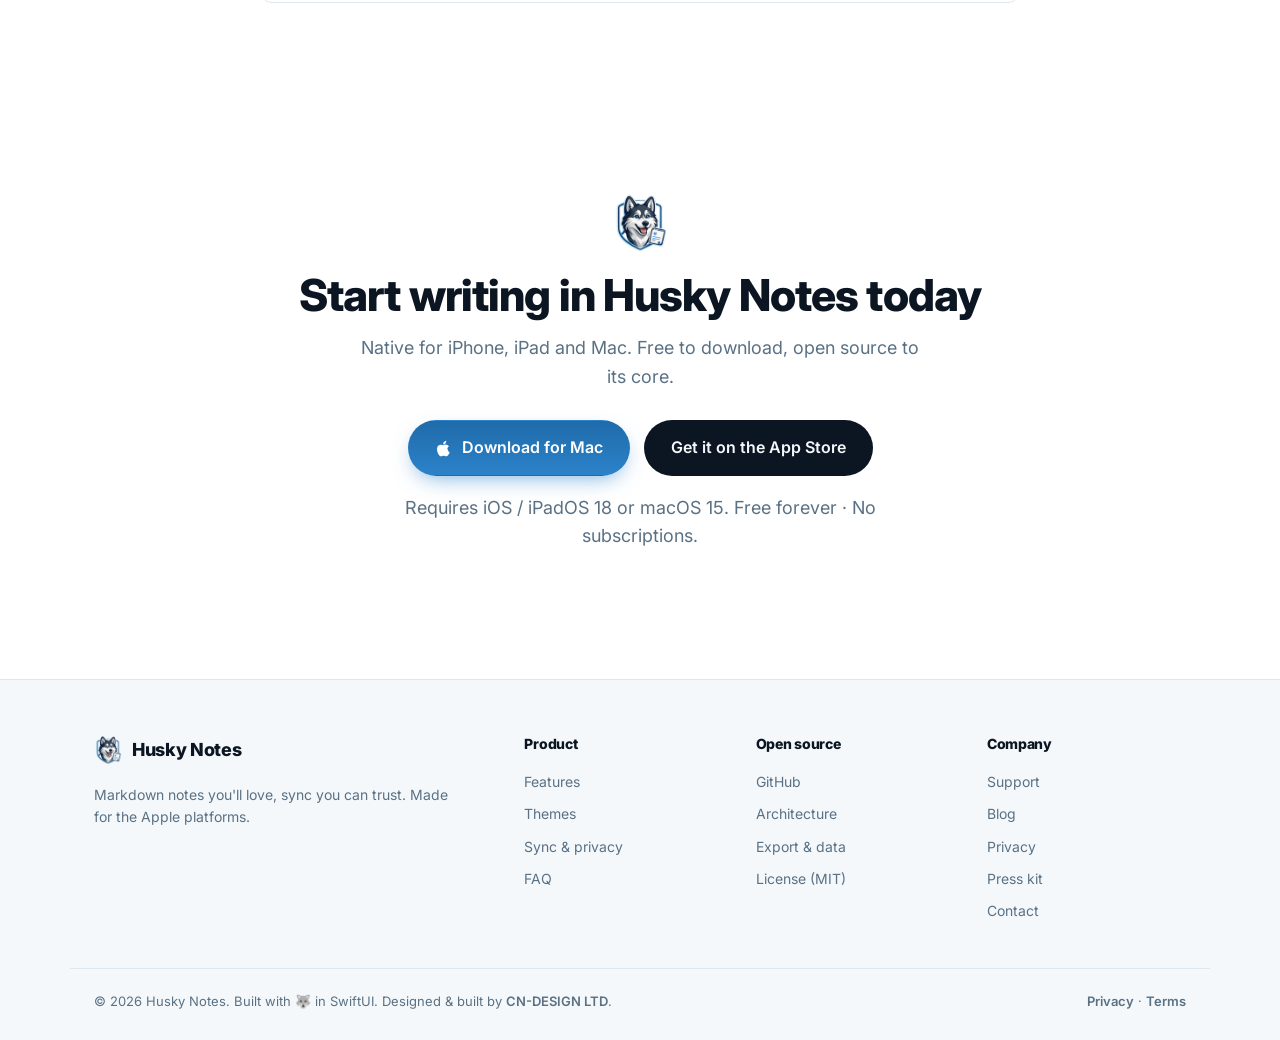
==== commit 544a08e7: "Add support page at /support Standalone help page matching the site: quick contact cards (email + Gi" ====
--- a/site/index.html
+++ b/site/index.html
@@ -172,6 +172,7 @@
         <a href="#themes">Themes</a>
         <a href="#sync">Sync</a>
         <a href="#open">Open source</a>
+        <a href="/support">Support</a>
       </nav>
 
       <div class="nav__actions">
@@ -558,15 +559,16 @@
       </nav>
       <nav class="footer__col" aria-label="Company">
         <h4>Company</h4>
+        <a href="/support">Support</a>
         <a href="#">Blog</a>
-        <a href="#">Privacy</a>
+        <a href="/privacypolicy">Privacy</a>
         <a href="#">Press kit</a>
-        <a href="mailto:hello@huskynotes.app">Contact</a>
+        <a href="mailto:contact@huskynotes.com">Contact</a>
       </nav>
     </div>
     <div class="container footer__bottom">
       <span>© <span id="year">2026</span> Husky Notes. Built with 🐺 in SwiftUI. Designed &amp; built by <a href="https://cn-design.co.uk" target="_blank" rel="noopener">CN-DESIGN LTD</a>.</span>
-      <span class="footer__legal"><a href="#">Privacy</a> · <a href="#">Terms</a></span>
+      <span class="footer__legal"><a href="/privacypolicy">Privacy</a> · <a href="#">Terms</a></span>
     </div>
   </footer>
 
